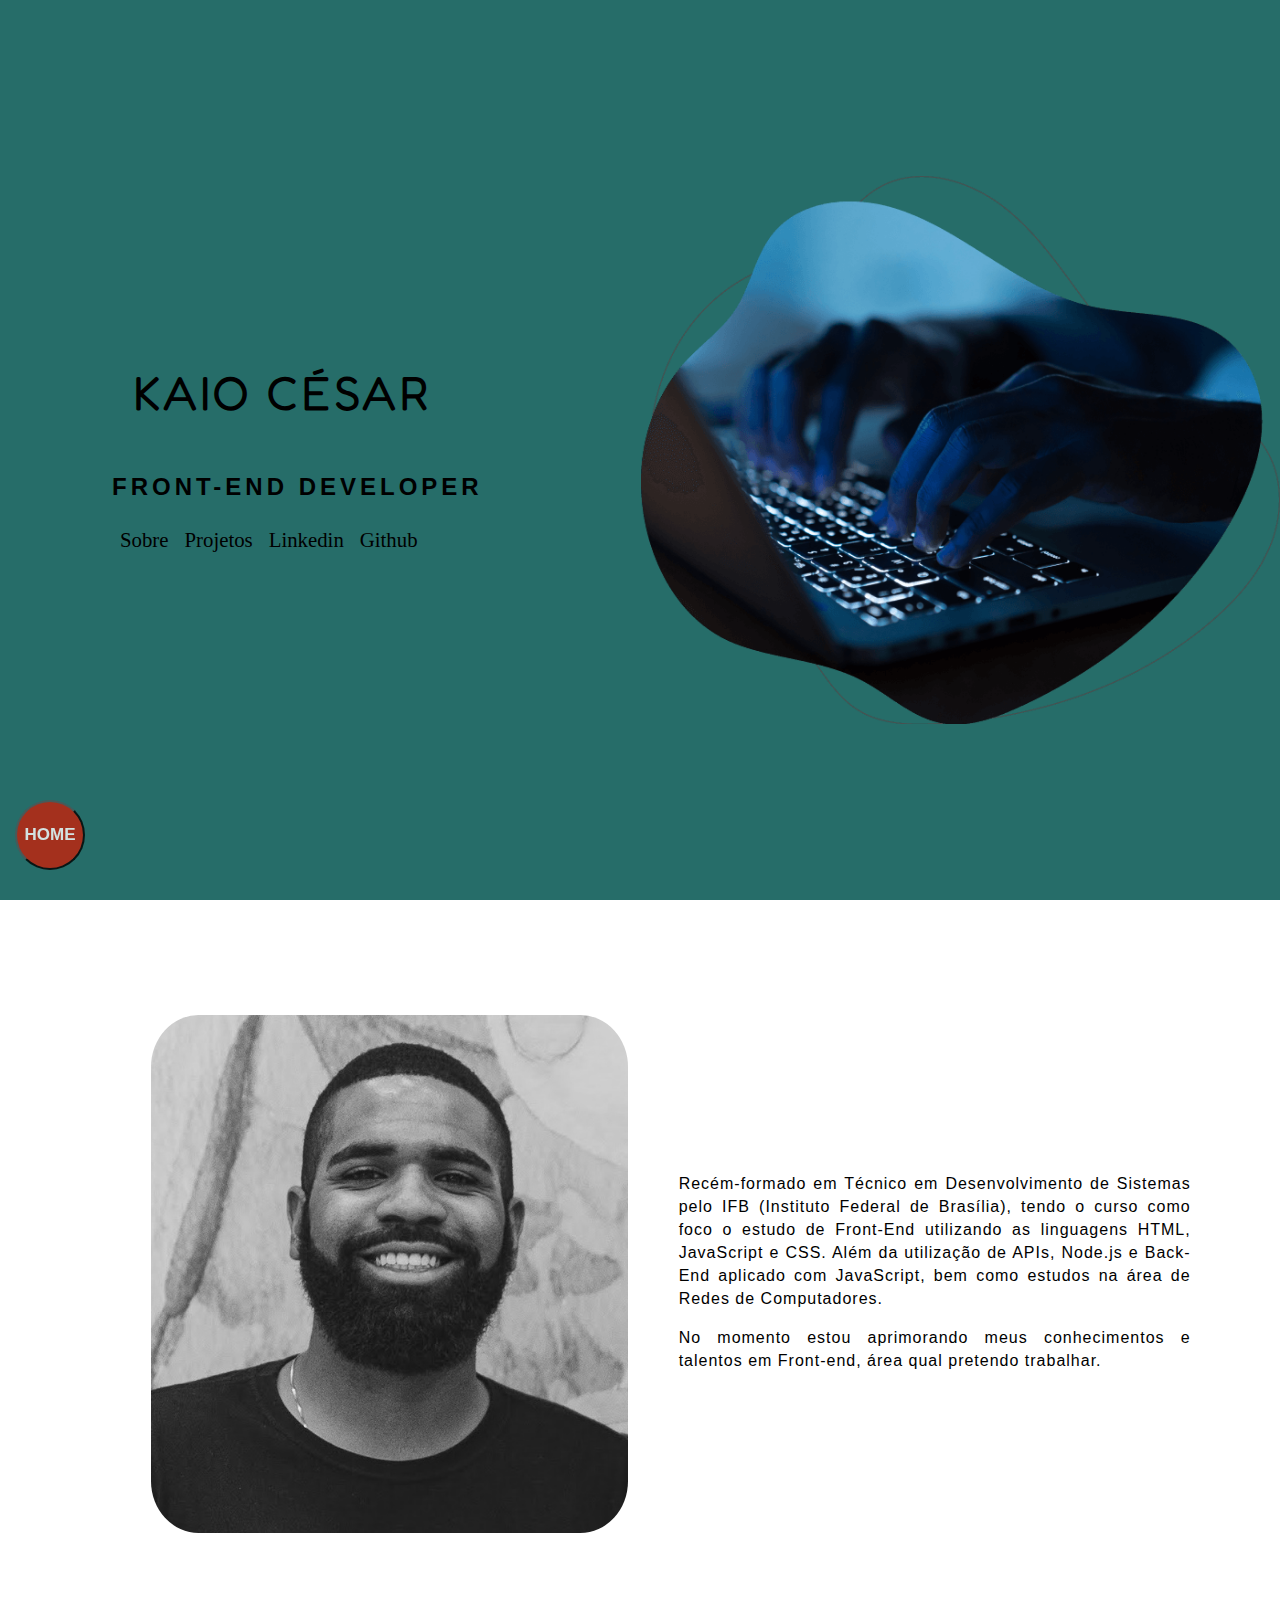
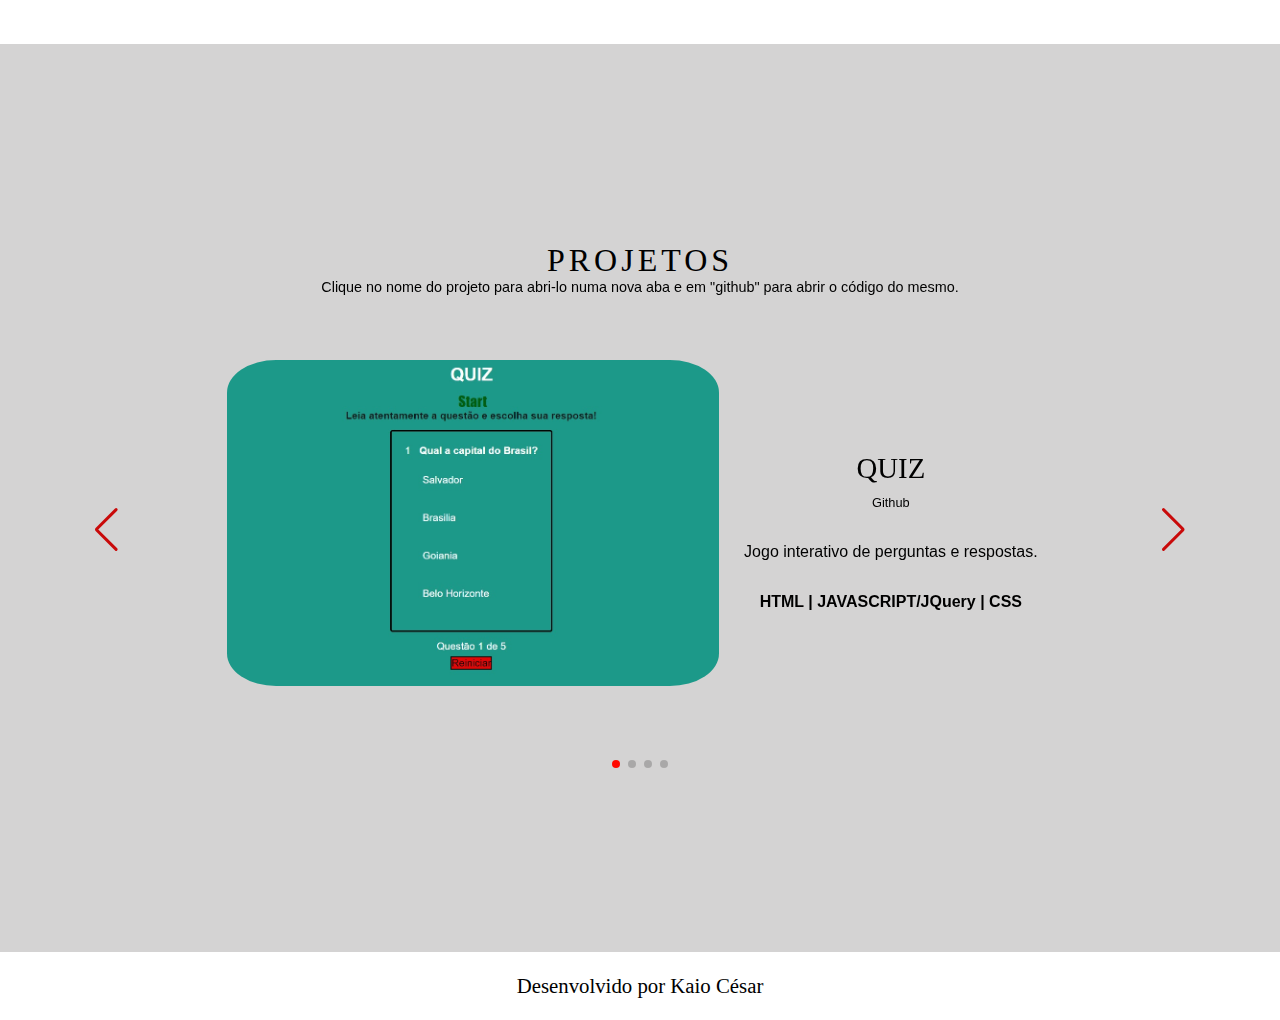
==== front.html @ 40cff0f4 "atualização portfolio" ====
<!DOCTYPE html>
<html lang="en">
<head>
    <meta charset="UTF-8">
    <link rel="stylesheet" href="https://unpkg.com/swiper/swiper-bundle.min.css"/>
    <link rel="stylesheet" href="style.css">
    <title>PORTFÓLIO | Front-end</title>
</head>
<body>
  <!-- HEADER -->
    <header class="header-container">
                <h1>Kaio César</h1>
        <h2>Front-end Developer</h2>

        <div class="social-media">
            <a href="#pag-sobre"> Sobre </a>
            <a href="#pag-projeto"> Projetos </a>
            <a href="https://www.linkedin.com/in/kaiocesarnp" target="_blank">Linkedin</a>
            <a href="https://github.com/kaiocesarnp" target="_blank">Github</a>
        </div>
    </header>

    
<!-- CARDS -->
    <main class="container">
        <div class="card-container" id="pag-sobre">
            <div class="card">
                <div class="card-wrapper">
                  <div class="card-img">
                    <img src="./img/eu.jpg" alt="eu">
                  </div>
                    <h2></h2>
                </div>
            </div>
            <div class="card-text">
             <p>Recém-formado em Técnico em Desenvolvimento de Sistemas pelo IFB 
              (Instituto Federal de Brasília), tendo o curso como foco o estudo de Front-End 
              utilizando as linguagens HTML, JavaScript e CSS. Além da utilização de APIs, Node.js e 
              Back-End aplicado com JavaScript, bem como estudos na área de Redes de Computadores.</p>
             <p>No momento estou aprimorando meus conhecimentos e talentos em Front-end, área qual pretendo trabalhar.</p>              
            </div>
        </div>
    </main>


<!-- PROJECTS -->    
        <section class="projects" id="pag-projeto">
          <h2> Projetos</h2>
           

            <div class="swiper mySwiper">
              <h5>Clique no nome do projeto para abri-lo numa nova aba
                e em "github" para abrir o código do mesmo.</h5>
              <div class="swiper-wrapper">

                <div class="swiper-slide">
                  <div class="project-img">
                    <img src="./img/quiz.jpg" alt="Foto do quiz">
                  </div>
                  <div class="project-info">
                    <a href="https://kaiocesarnp.github.io/quizkaio" target="_blank"><h3>QUIZ</h3></a>
                    <a href="https://github.com/kaiocesarnp/quizkaio" target="_blank"><h4>Github</h4></a>
                    <p>Jogo interativo de perguntas e respostas.</p>
                      <p><strong>HTML | JAVASCRIPT/JQuery | CSS</strong></p>
                  </div>
                </div>

                <div class="swiper-slide">
                  <div class="project-img">
                    <img src="./img/champions.jpg" alt="Foto de página de viagens">
                  </div>
                  <div class="project-info">
                    <a href="https://www.linkedin.com/in/kaiocesarnp" target="_blank"><h3>VIAGENS</h3></a>
                    <a href="https://github.com/kaiocesarnp" target="_blank"><h4>Github</h4></a>
                    <p>Página de vendas de passagens para os países campeões da Copa do Mundo de Futebol FIFA.</p> 
                    <p><strong>HTML | JAVASCRIPT | CSS</strong></p>                   
                  </div>
                </div>

                <div class="swiper-slide">
                  <div class="project-img">
                    <img src="./img/agenda.jpg" alt="Foto de agenda">
                  </div>
                  <div class="project-info">
                    <a href="https://kaiocesarnp.github.io/agenda/" target="_blank"><h3>AGENDA</h3></a>
                    <a href="https://github.com/kaiocesarnp/agenda" target="_blank"><h4>Github</h4></a>
                    <p>Agenda de Contatos.</p>
                    <p><strong>HTML | JAVASCRIPT | CSS</strong></p>
                  </div>
                </div>

                <div class="swiper-slide">
                  <div class="project-img">
                    <img src="./img/htmlcssjavascript.jpg" alt="Foto de exercícios">
                  </div>
                  <div class="project-info">
                    <a href="https://github.com/kaiocesarnp/exercicios" target="_blank"><h3>EXERCÍCIOS</h3></a>
                    <a href="https://github.com/kaiocesarnp/exercicios" target="_blank"><h4>Github</h4></a>
                    <p>Lista com alguns exercícios feitos durante o curso incluindo JQuery e Ajax.</p>
                    <p><strong>HTML | JAVASCRIPT | CSS</strong></p>
                  </div>
                </div>

              </div>
            
            <div class="swiper-button-next"></div>
            <div class="swiper-button-prev"></div>
            <div class="swiper-pagination"></div>
            <div class="swiper-pagination"></div>
          </div>
        </section>


<!-- FOOTER -->
<footer class="footer">
  <p>Desenvolvido por <a href="https://www.instagram.com/kaiozcesar" target="_blank">Kaio César </a></p> 
</footer>
    

<button id="back-to-top">HOME</button>

<script src="https://unpkg.com/swiper/swiper-bundle.min.js"></script>
<script src="jscript.js"></script>

</body>
</html>
---- style.css ----
@import url('https://fonts.googleapis.com/css2?family=DynaPuff&display=swap');
@import url('https://fonts.googleapis.com/css2?family=Fredoka+One&display=swap');

body{
    margin: 0;
    padding: 0;
    font-family: 'Poppins', sans-serif;
    color: #000000;
}

/*HEADER*/

header{
    height: 100vh;
    width: 100%;
    background-color: rgb(38, 109, 105);
    background-image: url('./img/desenvolvedor.png');
    background-repeat: no-repeat;
    background-position: right;
    background-size: 50%;
    display: flex;
    flex-direction: column;
    justify-content: center;
    align-items: flex-start;
    box-sizing: border-box;
    padding: 0 112px;
    position: relative;
}

h1{
    font: 3rem 'Fredoka One', cursive;
    text-transform: uppercase;
    letter-spacing: 3px;
    margin-left: 2%;
}

h2{
    text-transform: uppercase;
    letter-spacing: 4px;
}

.social-media{
    margin-top: 3rem;
    display: flex;
}

.social-media a{
    text-decoration: none;
    color: #000000;
    padding: 0.4rem 0.5rem;
    margin-top: -15%;
}

.social-media a:hover{
    background-color: rgb(217, 255, 0);
    border-radius: 50%;
}

a{
	font: 1.3rem 'Adamina', serif;
	text-decoration: none;
}

/* MENU */

.menu{
    position:relative;
    top: -450px;
    left: 990px;
    background-color:transparent;
    height: 4px;
    width: 10px;
    border-radius: 50%;
    box-shadow: 50px 50px 50px 50px #000000;
    z-index: -1;
    transition: 400ms ease-in-out 0s;
}

.menu-itens{
    position: fixed;
    top: 0;
    left: 0;
    width: 97%;
    height: 60vh;
    display: flex;
    justify-content: right;
    align-items: center;
    z-index: 2;
    opacity: 0;
    visibility: hidden;
    transition: 400ms ease-in-out 0s;
}

.menu-itens ul{
    list-style-type: none;
}

.menu-itens ul li a{
    margin: 10px 0;
    color: #000000;
    text-decoration: none;
    text-transform: uppercase;
    letter-spacing: 4px;
    font: 2rem 'Adamina', serif;
}

/* CARDS */

 .container{
    height: auto;
    width: 100%;
    display: flex;
    flex-direction: column;
    justify-content: space-evenly;
    margin: 3rem 0;
 }

 .card-container{
    display: flex;
    justify-content: space-evenly;
    align-items: center;
    width: 90;
 }

 .card{
    width: 600px;
    height: 600px;
    margin: 3rem 0 0 0;
    display: flex;
    align-items: center;
    justify-content: center;
    filter: grayscale(1.5);
    cursor:auto;
    transition: 0.5s ease-in-out;
 }

.card-img img {
  border-radius: 10%;
  width: 80%;
}

.card-text{
    width: 40%;
    letter-spacing: 1px;
    color: rgb(109, 109, 109);
    color: #000000;
    text-align: justify;
    line-height: 23px;
    margin-left: -100px;
}

.card-wrapper{
    text-align: center;
    display: flex;
    flex-direction: column;
    justify-content: center;
    align-items: center;
    position: relative;
}

.card:hover{
    filter: unset;
}

/* PROJECTS */

.projects {
    width: 100px;
    height: calc(100vh + 8px);
    width: 100%;
    display: flex;
    align-items: center;
    flex-wrap: wrap;
    align-content: center;
    justify-content: center;
    background-color: #d4d3d3;
  }
  
  .project-img {
    width: 45%;
  }
  
  .project-img img {
    border-radius: 10%;
    object-fit: cover;
    width: 98%;
  }
  
  .project-info {
    width: 30%;
    display: flex;
    flex-direction: column;
    text-align: start;
    align-items: center;
  }

  .project-info a{
    color: #000000;
  }

  .project-info a :hover{
    color: #b0b304;
    cursor: pointer;
  }
  
  .swiper {
    width: 87vw;
    height: 500px;
  }
  
  .swiper-slide {
    text-align: center;
    display: flex;
    justify-content: center;
    align-items: center;
  }
  
  .swiper-button-next, 
  .swiper-button-prev {
    color: #c90a0a;
  }
  
  .swiper-pagination-bullet-active {
    background-color: #ff0800 ;
  }
  
  .projects h2{
    font: 2rem 'Adamina', serif;
    margin-bottom: 1px;
  }

  .projects h3{
    font: 1.8rem 'Adamina', serif;
  }

  .projects h4{
    font: 0.8rem 'Poppins', sans-serif;
    margin-top: -50%;
  }

  .projects p{
    font: 1.2rem;
    text-align: center;
  }

  h5{
    font: 0.9rem 'Poppins', sans-serif;
    text-align: center;
    margin-top: -1px;
    margin-bottom: -20px;
  }

/* FOOTER */

footer{
	background-color: rgb(255, 255, 255);
	padding: 1px;
}

footer p{
  font: 1.3rem 'Alatsi', serif;
	color: bold;
	text-align: justify;
	text-align: center;
	color: rgb(0, 0, 0);
}

footer a{
	color: rgb(0, 0, 0);
}

footer a:hover{
	color: #c0ce03ec;
}


/* BOTÃO PARA VOLTAR PARA O TOPO */

#back-to-top {
    width: 70px;
    height: 70px;
    background-color: #c5210b;
    bottom: 30px;
    left: 15px;
    color: rgb(255, 255, 255);
    cursor: pointer;
    font-size: 17px;
    font-weight: bold;
    text-transform: uppercase;
    position: fixed;
    border: 1;
    border-radius: 60px;
    opacity: .8;
}
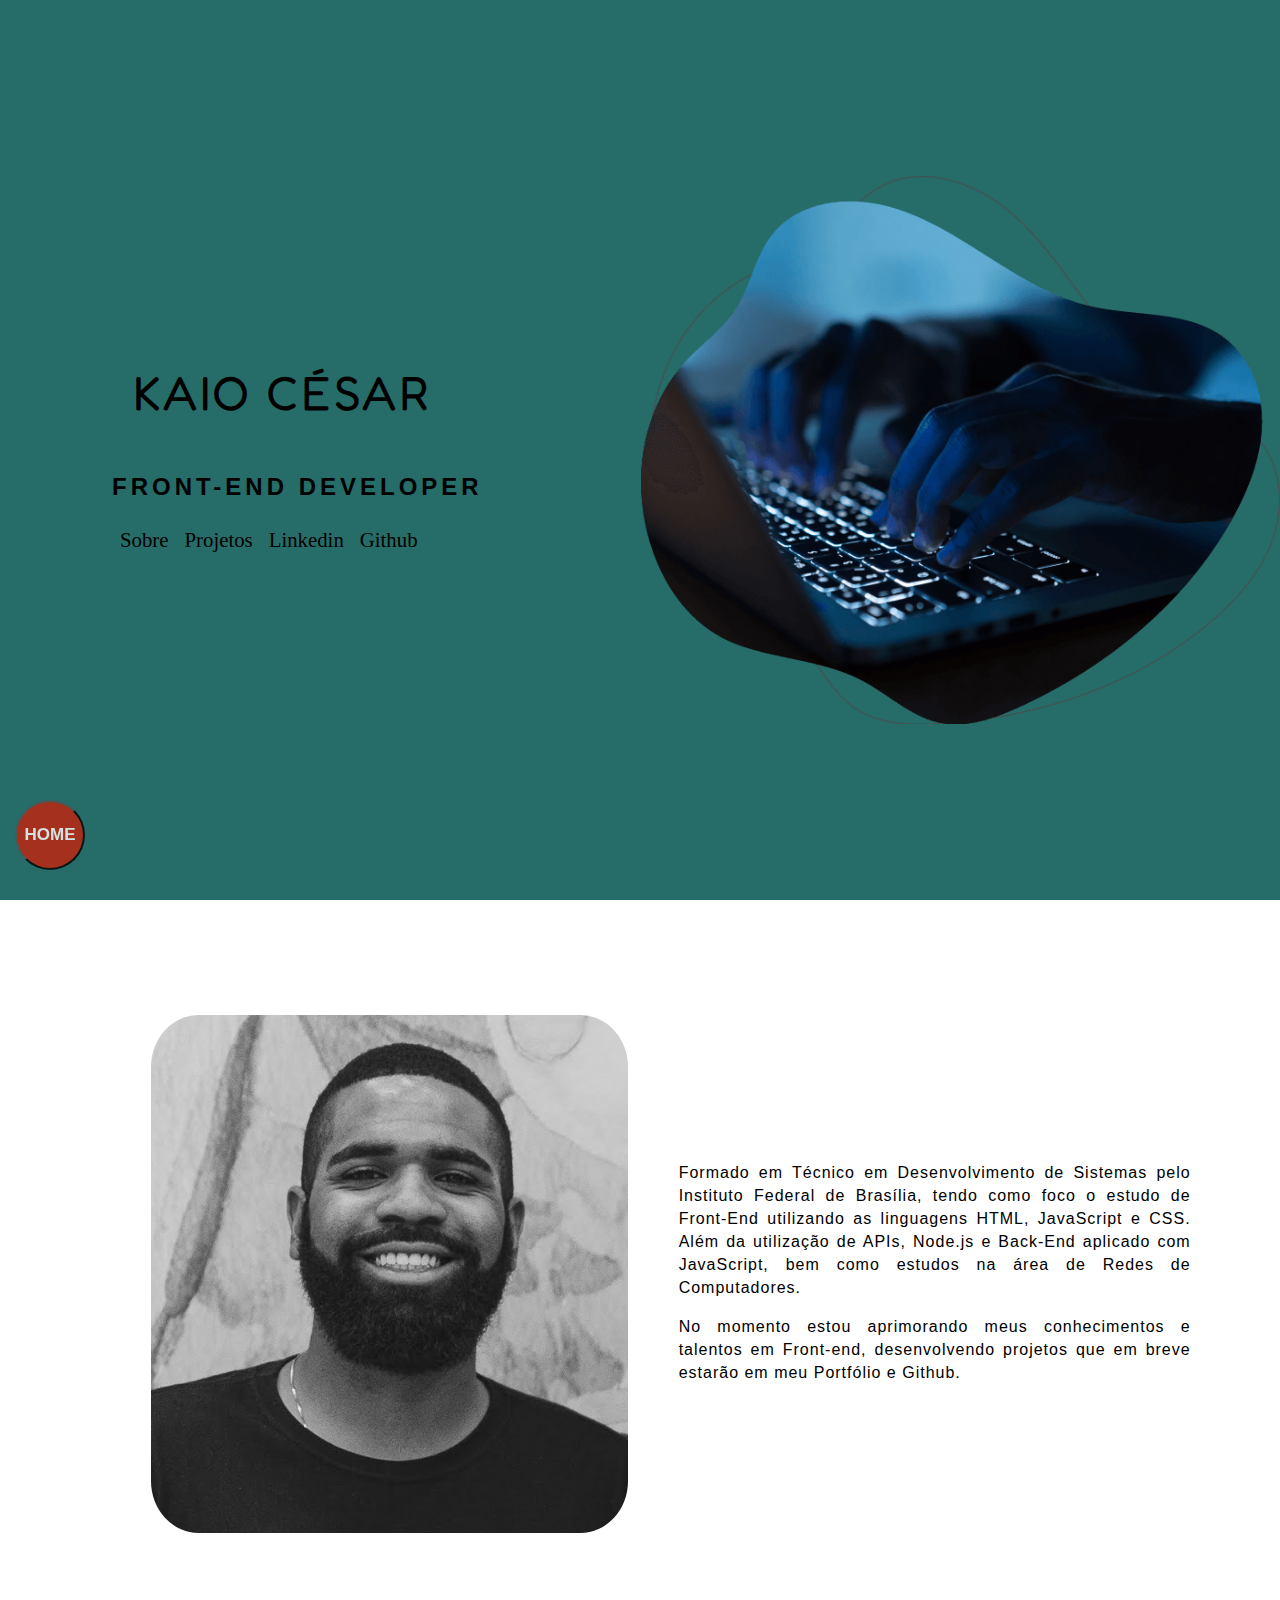
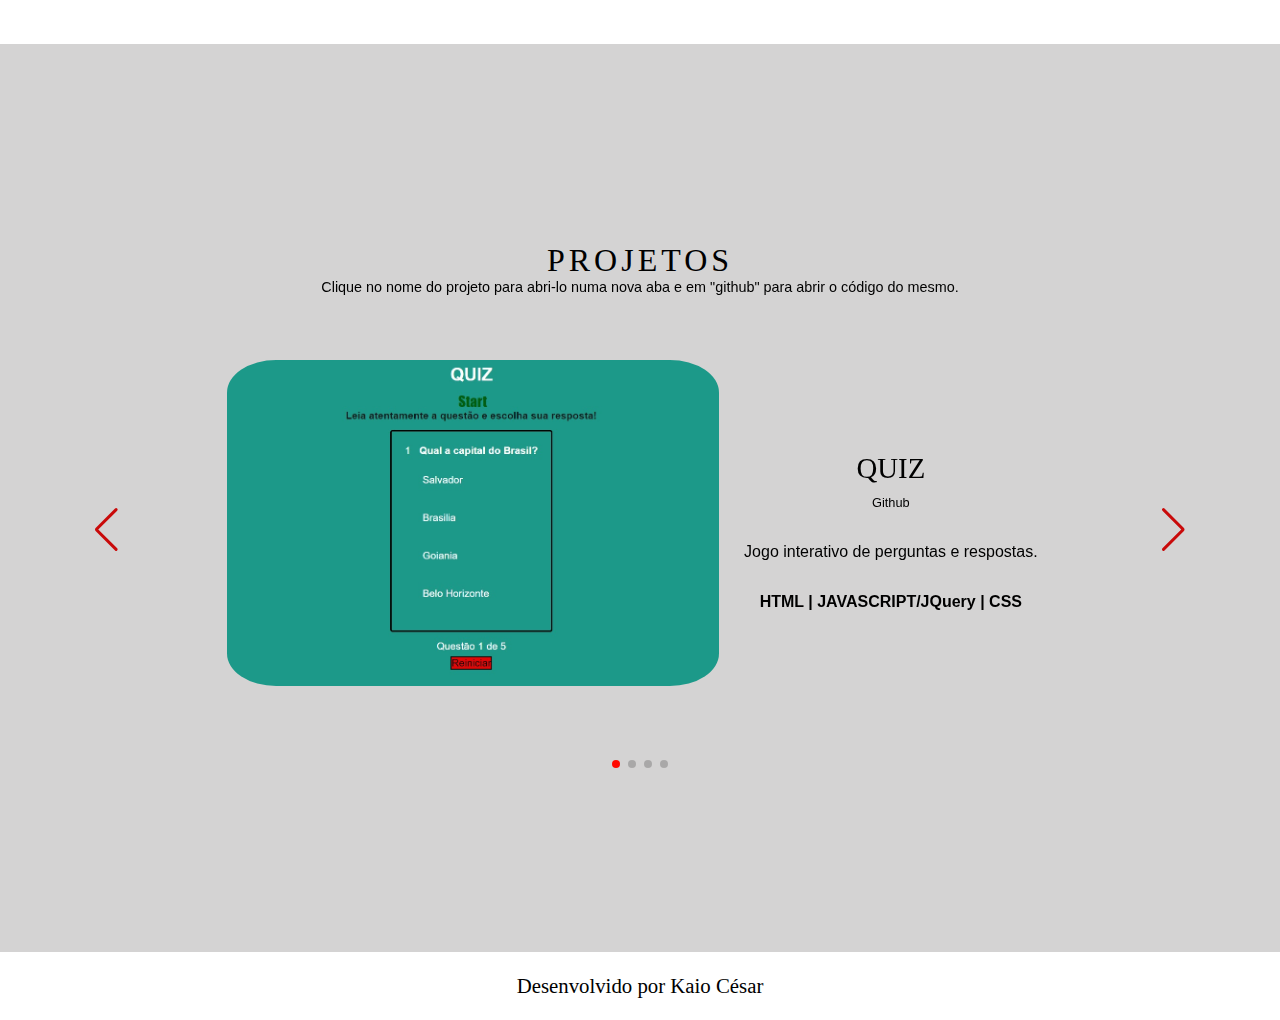
==== commit 4d9a4243: "atualização portfolio" ====
--- a/front.html
+++ b/front.html
@@ -33,11 +33,11 @@
                 </div>
             </div>
             <div class="card-text">
-             <p>Recém-formado em Técnico em Desenvolvimento de Sistemas pelo IFB 
-              (Instituto Federal de Brasília), tendo o curso como foco o estudo de Front-End 
-              utilizando as linguagens HTML, JavaScript e CSS. Além da utilização de APIs, Node.js e 
-              Back-End aplicado com JavaScript, bem como estudos na área de Redes de Computadores.</p>
-             <p>No momento estou aprimorando meus conhecimentos e talentos em Front-end, área qual pretendo trabalhar.</p>              
+            <p>Formado em Técnico em Desenvolvimento de Sistemas pelo Instituto Federal de Brasília, tendo como 
+              foco o estudo de Front-End utilizando as linguagens HTML, JavaScript e CSS. Além da utilização de APIs,
+              Node.js e Back-End aplicado com JavaScript, bem como estudos na área de Redes de Computadores.</p>
+            <p>No momento estou aprimorando meus conhecimentos e talentos em Front-end, desenvolvendo projetos 
+              que em breve estarão em meu Portfólio e Github.</p>        
             </div>
         </div>
     </main>
@@ -67,6 +67,18 @@
 
                 <div class="swiper-slide">
                   <div class="project-img">
+                    <img src="./img/agenda.jpg" alt="Foto de agenda">
+                  </div>
+                  <div class="project-info">
+                    <a href="https://kaiocesarnp.github.io/agenda/" target="_blank"><h3>AGENDA</h3></a>
+                    <a href="https://github.com/kaiocesarnp/agenda" target="_blank"><h4>Github</h4></a>
+                    <p>Agenda de Contatos.</p>
+                    <p><strong>HTML | JAVASCRIPT | CSS</strong></p>
+                  </div>
+                </div>
+
+                <div class="swiper-slide">
+                  <div class="project-img">
                     <img src="./img/champions.jpg" alt="Foto de página de viagens">
                   </div>
                   <div class="project-info">
@@ -74,18 +86,6 @@
                     <a href="https://github.com/kaiocesarnp" target="_blank"><h4>Github</h4></a>
                     <p>Página de vendas de passagens para os países campeões da Copa do Mundo de Futebol FIFA.</p> 
                     <p><strong>HTML | JAVASCRIPT | CSS</strong></p>                   
-                  </div>
-                </div>
-
-                <div class="swiper-slide">
-                  <div class="project-img">
-                    <img src="./img/agenda.jpg" alt="Foto de agenda">
-                  </div>
-                  <div class="project-info">
-                    <a href="https://kaiocesarnp.github.io/agenda/" target="_blank"><h3>AGENDA</h3></a>
-                    <a href="https://github.com/kaiocesarnp/agenda" target="_blank"><h4>Github</h4></a>
-                    <p>Agenda de Contatos.</p>
-                    <p><strong>HTML | JAVASCRIPT | CSS</strong></p>
                   </div>
                 </div>
 
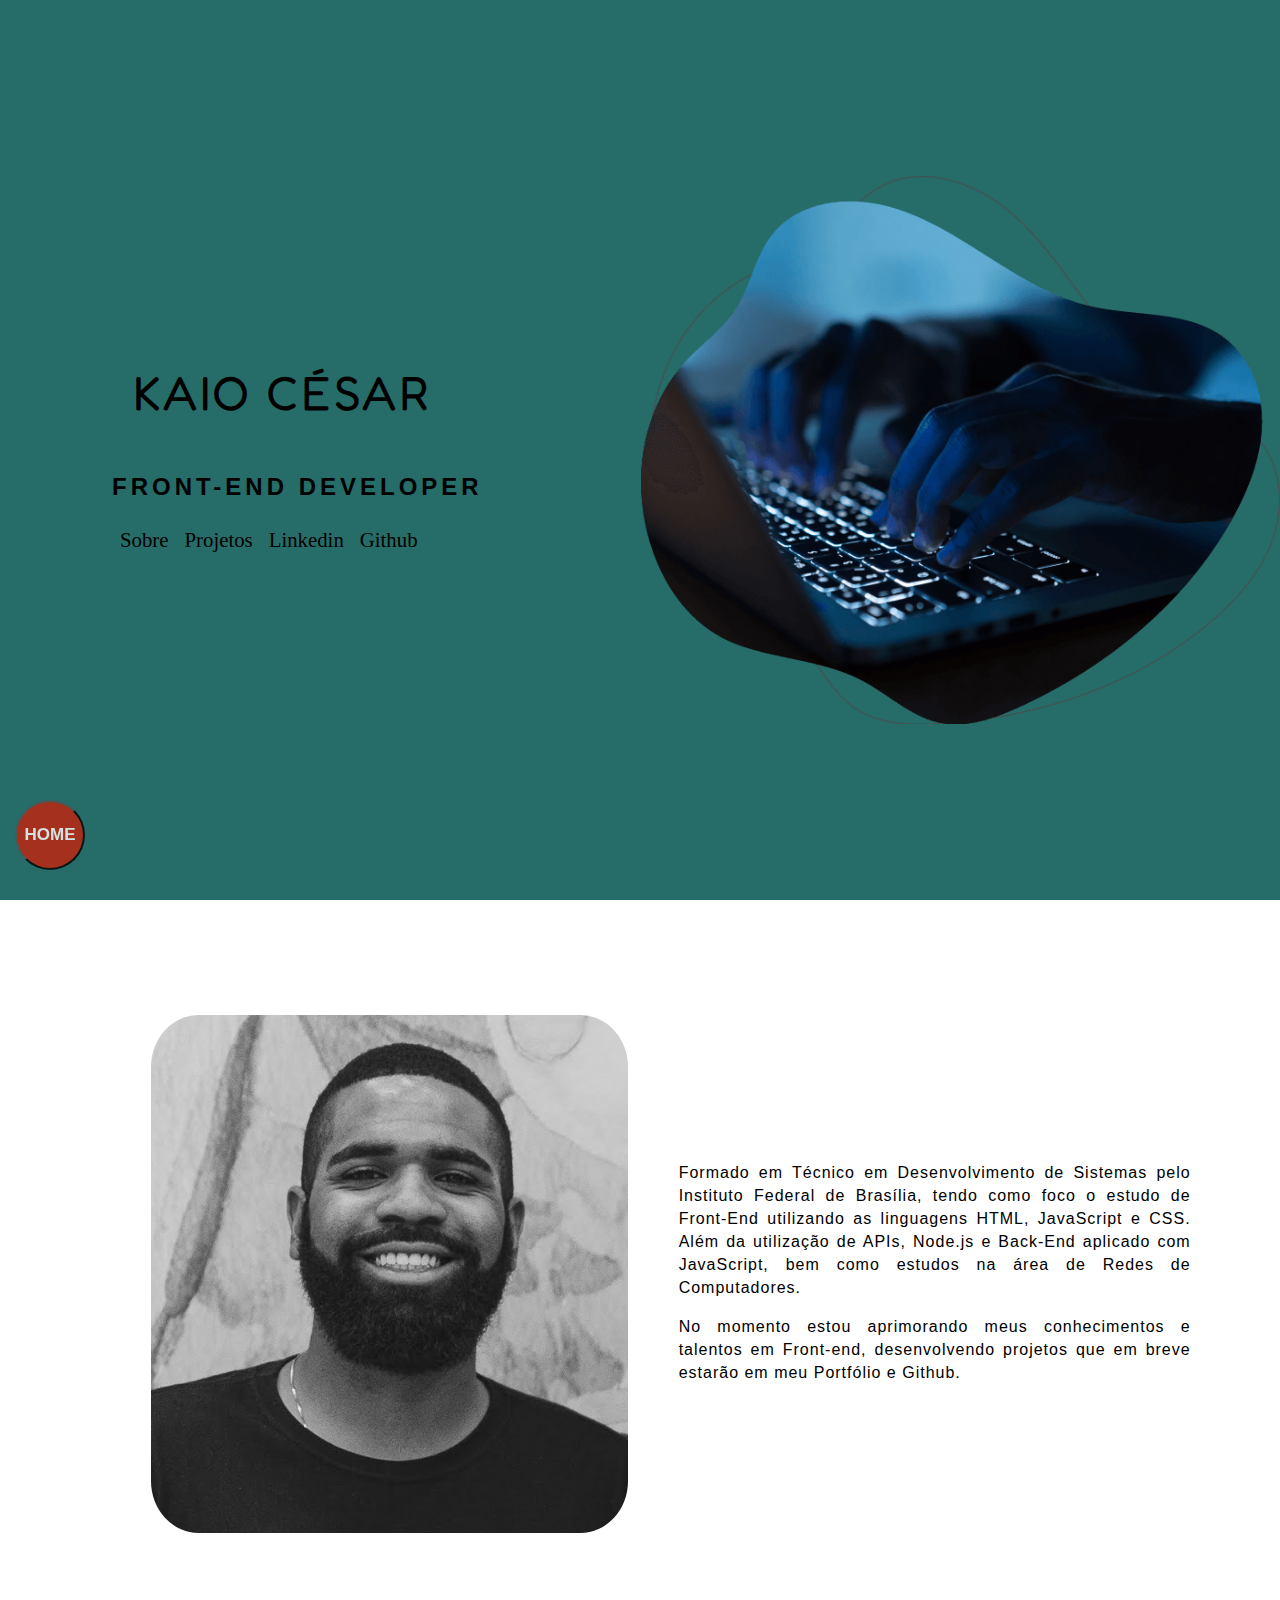
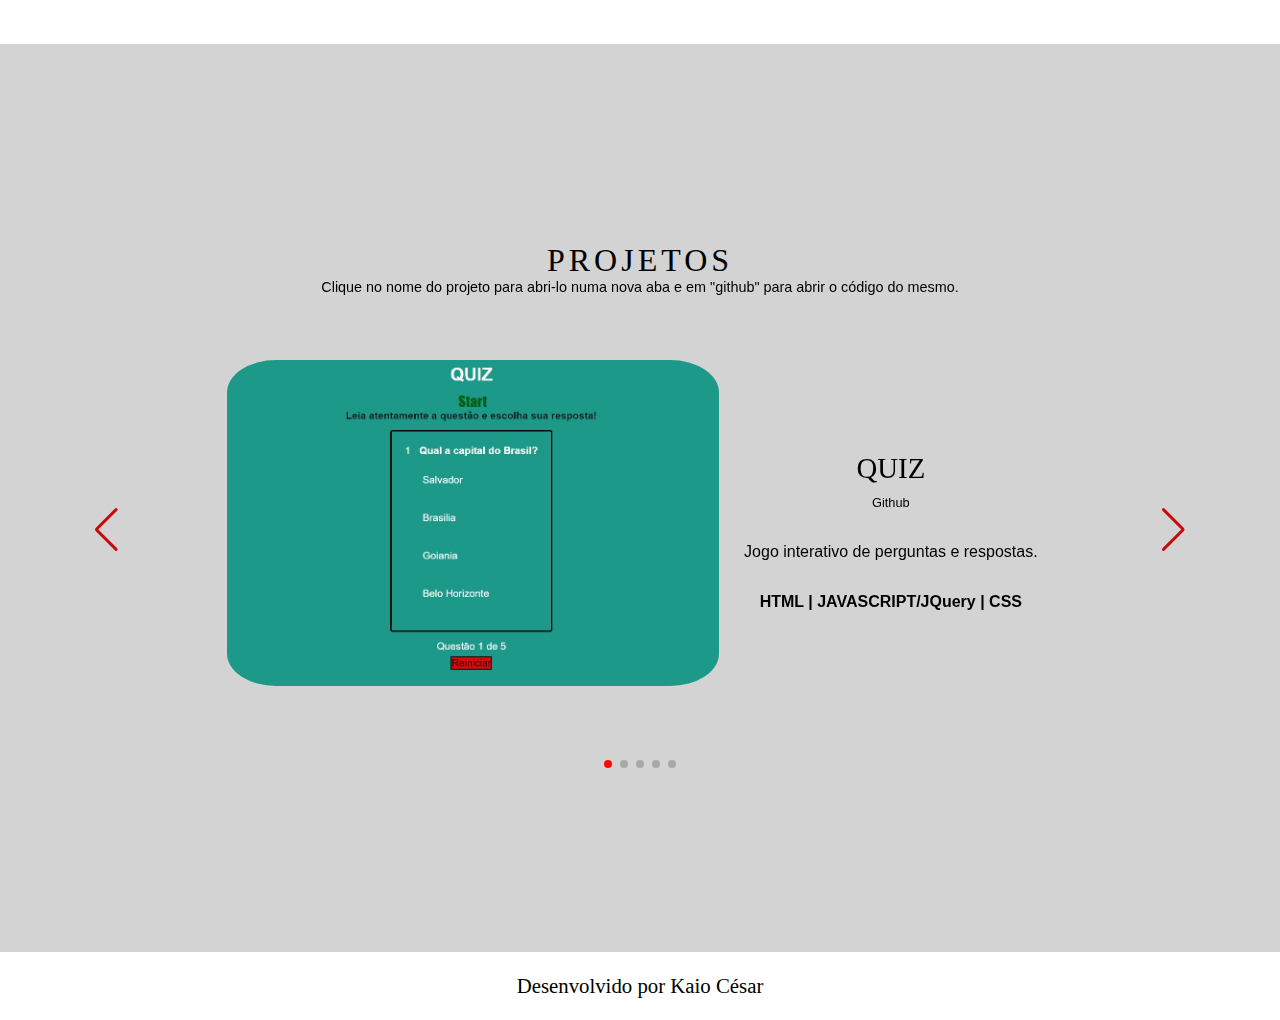
==== commit 3c364514: "atualização portfolio" ====
--- a/front.html
+++ b/front.html
@@ -67,6 +67,18 @@
 
                 <div class="swiper-slide">
                   <div class="project-img">
+                    <img src="./img/gerador.jpg" alt="Foto de gerador">
+                  </div>
+                  <div class="project-info">
+                    <a href="https://github.com/kaiocesarnp/geradordesenha/" target="_blank"><h3>GERADOR DE SENHA</h3></a>
+                    <a href="https://github.com/kaiocesarnp/geradordesenha" target="_blank"><h4>Github</h4></a>
+                    <p>Gerador de senhas automático.</p>
+                    <p><strong>HTML | JAVASCRIPT | CSS</strong></p>
+                  </div>
+                </div>
+
+                <div class="swiper-slide">
+                  <div class="project-img">
                     <img src="./img/agenda.jpg" alt="Foto de agenda">
                   </div>
                   <div class="project-info">
@@ -96,7 +108,7 @@
                   <div class="project-info">
                     <a href="https://github.com/kaiocesarnp/exercicios" target="_blank"><h3>EXERCÍCIOS</h3></a>
                     <a href="https://github.com/kaiocesarnp/exercicios" target="_blank"><h4>Github</h4></a>
-                    <p>Lista com alguns exercícios feitos durante o curso incluindo JQuery e Ajax.</p>
+                    <p>Lista com exercícios incluindo JQuery e Ajax.</p>
                     <p><strong>HTML | JAVASCRIPT | CSS</strong></p>
                   </div>
                 </div>
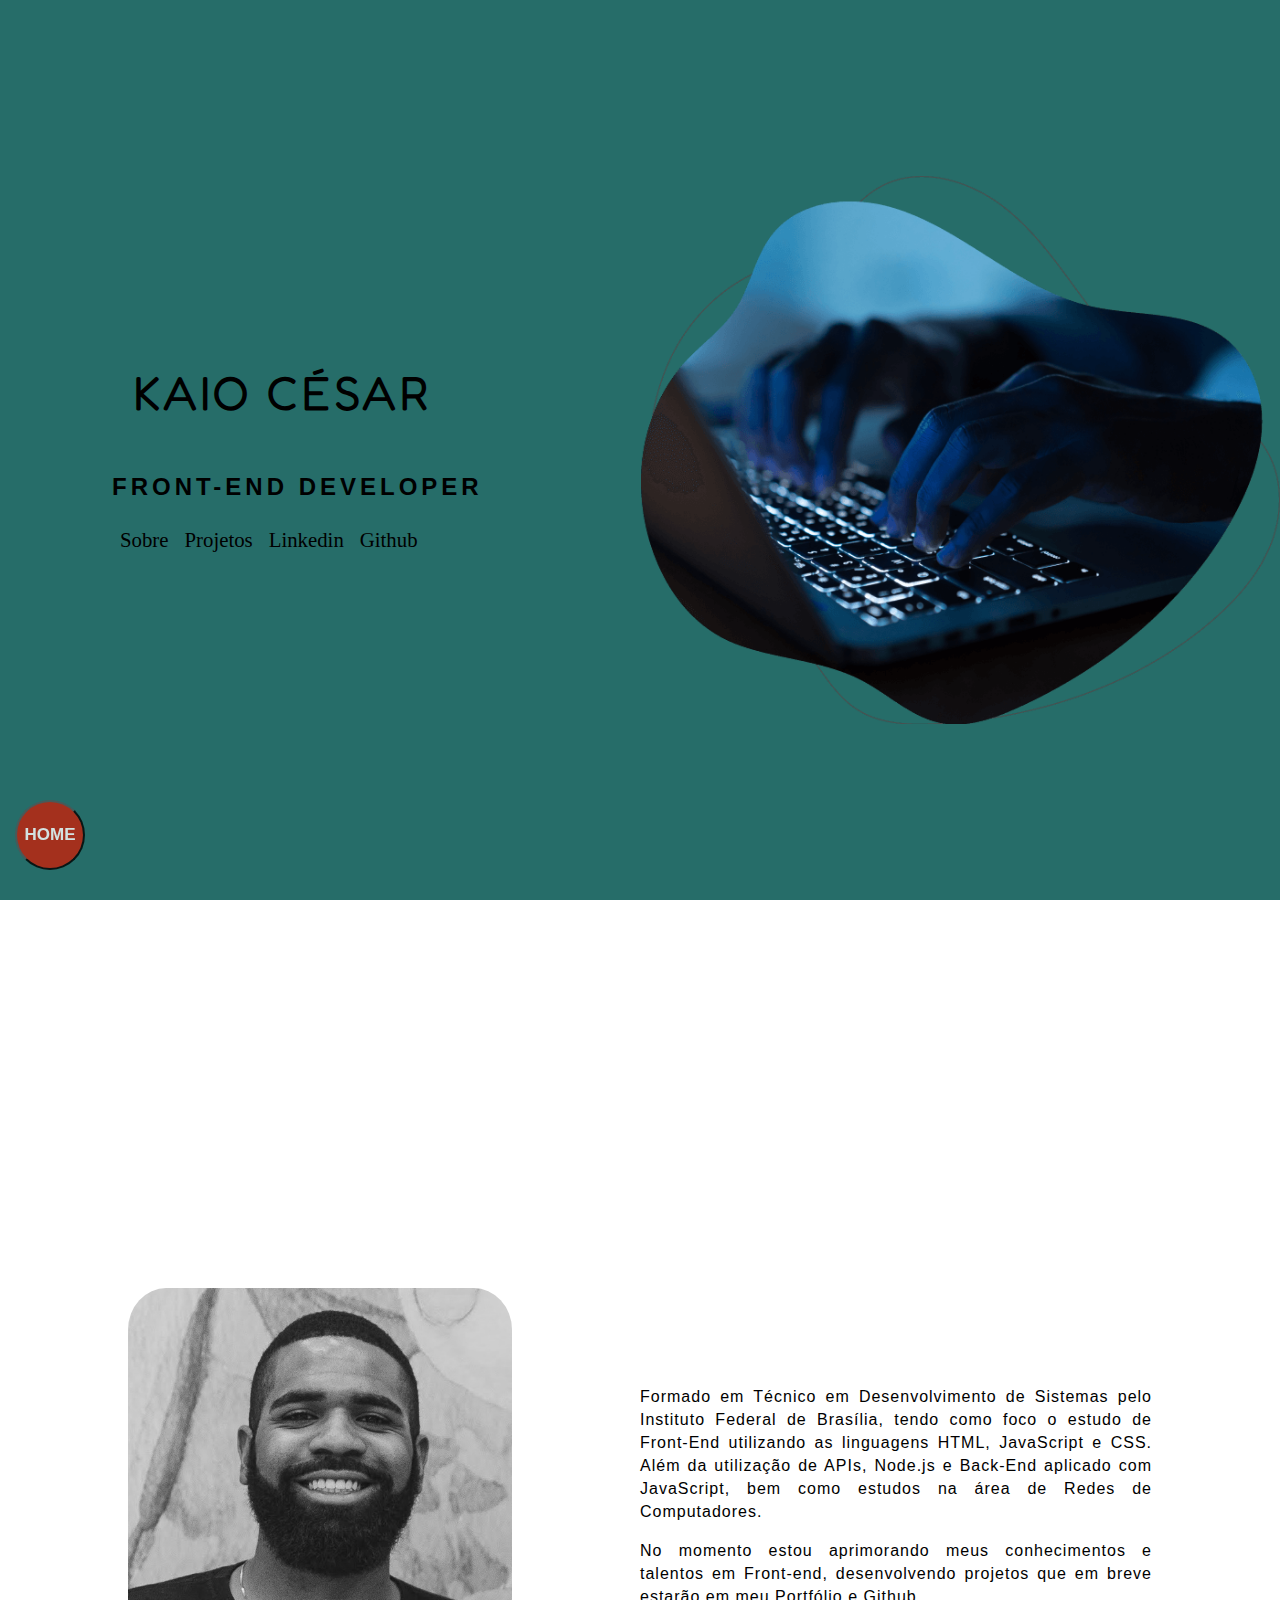
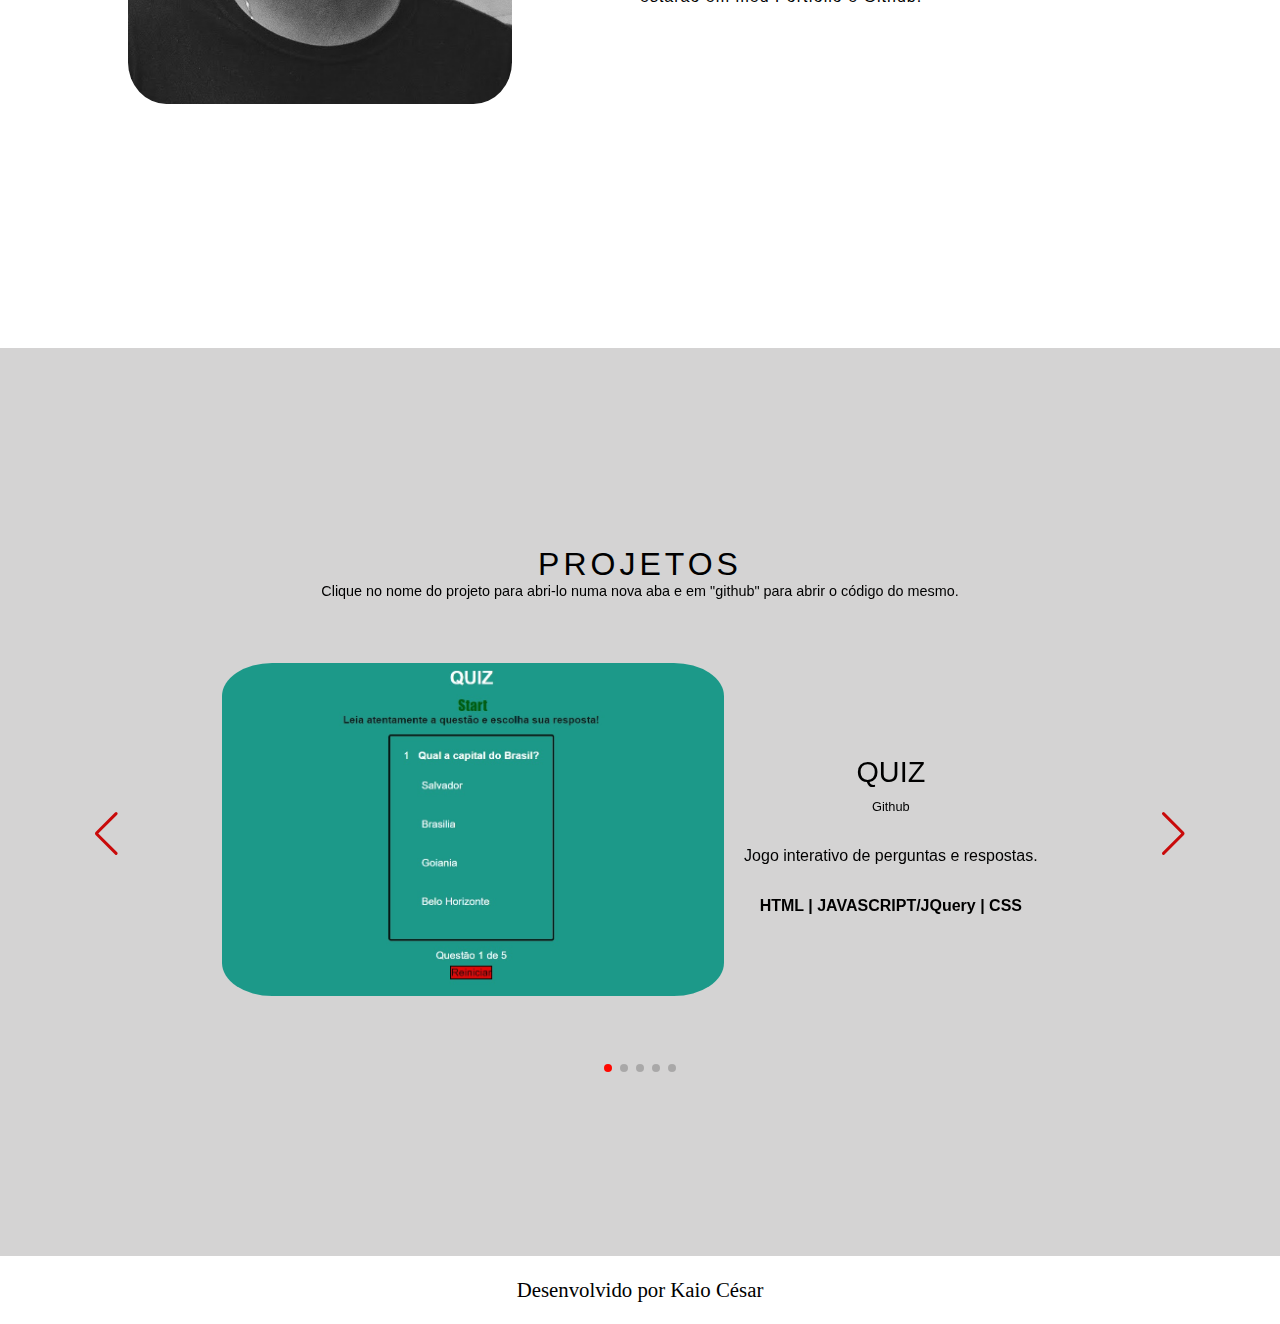
==== commit bfe7513b: "atualização portfolio" ====
--- a/front.html
+++ b/front.html
@@ -3,13 +3,14 @@
 <head>
     <meta charset="UTF-8">
     <link rel="stylesheet" href="https://unpkg.com/swiper/swiper-bundle.min.css"/>
+    <script src="https://unpkg.com/swiper/swiper-bundle.min.js"></script>
     <link rel="stylesheet" href="style.css">
     <title>PORTFÓLIO | Front-end</title>
 </head>
 <body>
   <!-- HEADER -->
     <header class="header-container">
-                <h1>Kaio César</h1>
+        <h1>Kaio César</h1>
         <h2>Front-end Developer</h2>
 
         <div class="social-media">
@@ -21,96 +22,79 @@
     </header>
 
     
-<!-- CARDS -->
+<!-- CARDS-->  
     <main class="container">
         <div class="card-container" id="pag-sobre">
-            <div class="card">
-                <div class="card-wrapper">
-                  <div class="card-img">
-                    <img src="./img/eu.jpg" alt="eu">
-                  </div>
-                    <h2></h2>
+              <img class="img-card" src="./img/eu.jpg" alt="eu">
+                <div class="card-text">
+                  <p>Formado em Técnico em Desenvolvimento de Sistemas pelo Instituto Federal de Brasília, tendo como 
+                    foco o estudo de Front-End utilizando as linguagens HTML, JavaScript e CSS. Além da utilização de APIs,
+                    Node.js e Back-End aplicado com JavaScript, bem como estudos na área de Redes de Computadores.</p>
+                  <p>No momento estou aprimorando meus conhecimentos e talentos em Front-end, desenvolvendo projetos 
+                    que em breve estarão em meu Portfólio e Github.</p>        
                 </div>
-            </div>
-            <div class="card-text">
-            <p>Formado em Técnico em Desenvolvimento de Sistemas pelo Instituto Federal de Brasília, tendo como 
-              foco o estudo de Front-End utilizando as linguagens HTML, JavaScript e CSS. Além da utilização de APIs,
-              Node.js e Back-End aplicado com JavaScript, bem como estudos na área de Redes de Computadores.</p>
-            <p>No momento estou aprimorando meus conhecimentos e talentos em Front-end, desenvolvendo projetos 
-              que em breve estarão em meu Portfólio e Github.</p>        
-            </div>
         </div>
     </main>
 
 
 <!-- PROJECTS -->    
         <section class="projects" id="pag-projeto">
-          <h2> Projetos</h2>
-           
+          <h2>Projetos</h2>
 
             <div class="swiper mySwiper">
-              <h5>Clique no nome do projeto para abri-lo numa nova aba
-                e em "github" para abrir o código do mesmo.</h5>
+              <h5>Clique no nome do projeto para abri-lo numa nova aba e 
+                    em "github" para abrir o código do mesmo.</h5>
+
               <div class="swiper-wrapper">
 
                 <div class="swiper-slide">
-                  <div class="project-img">
-                    <img src="./img/quiz.jpg" alt="Foto do quiz">
-                  </div>
-                  <div class="project-info">
-                    <a href="https://kaiocesarnp.github.io/quizkaio" target="_blank"><h3>QUIZ</h3></a>
-                    <a href="https://github.com/kaiocesarnp/quizkaio" target="_blank"><h4>Github</h4></a>
-                    <p>Jogo interativo de perguntas e respostas.</p>
-                      <p><strong>HTML | JAVASCRIPT/JQuery | CSS</strong></p>
-                  </div>
+                  <img class="project-img" src="./img/quiz.jpg" alt="Foto do quiz">
+                    <div class="project-info">
+                      <a href="https://kaiocesarnp.github.io/quizkaio" target="blank"><h3>QUIZ</h3></a>
+                      <a href="https://github.com/kaiocesarnp/quizkaio" target="_blank"><h4>Github</h4></a>
+                        <p>Jogo interativo de perguntas e respostas.</p>
+                        <p><strong>HTML | JAVASCRIPT/JQuery | CSS</strong></p>
+                    </div>
                 </div>
 
                 <div class="swiper-slide">
-                  <div class="project-img">
-                    <img src="./img/gerador.jpg" alt="Foto de gerador">
-                  </div>
-                  <div class="project-info">
-                    <a href="https://github.com/kaiocesarnp/geradordesenha/" target="_blank"><h3>GERADOR DE SENHA</h3></a>
-                    <a href="https://github.com/kaiocesarnp/geradordesenha" target="_blank"><h4>Github</h4></a>
-                    <p>Gerador de senhas automático.</p>
-                    <p><strong>HTML | JAVASCRIPT | CSS</strong></p>
-                  </div>
+                  <img class="project-img" src="./img/gerador.jpg" alt="Foto de gerador">
+                    <div class="project-info">
+                      <a href="https://github.com/kaiocesarnp/geradordesenha/" target="_blank"><h3>GERADOR DE SENHA</h3></a>
+                      <a href="https://github.com/kaiocesarnp/geradordesenha" target="_blank"><h4>Github</h4></a>
+                        <p>Gerador de senhas automático.</p>
+                        <p><strong>HTML | JAVASCRIPT | CSS</strong></p>
+                    </div>
                 </div>
 
                 <div class="swiper-slide">
-                  <div class="project-img">
-                    <img src="./img/agenda.jpg" alt="Foto de agenda">
-                  </div>
-                  <div class="project-info">
-                    <a href="https://kaiocesarnp.github.io/agenda/" target="_blank"><h3>AGENDA</h3></a>
-                    <a href="https://github.com/kaiocesarnp/agenda" target="_blank"><h4>Github</h4></a>
-                    <p>Agenda de Contatos.</p>
-                    <p><strong>HTML | JAVASCRIPT | CSS</strong></p>
-                  </div>
+                  <img class="project-img" src="./img/agenda.jpg" alt="Foto de agenda">
+                    <div class="project-info">
+                      <a href="https://kaiocesarnp.github.io/agenda/" target="_blank"><h3>AGENDA</h3></a>
+                      <a href="https://github.com/kaiocesarnp/agenda" target="_blank"><h4>Github</h4></a>
+                        <p>Agenda de Contatos.</p>
+                        <p><strong>HTML | JAVASCRIPT | CSS</strong></p>
+                    </div>
                 </div>
 
                 <div class="swiper-slide">
-                  <div class="project-img">
-                    <img src="./img/champions.jpg" alt="Foto de página de viagens">
-                  </div>
-                  <div class="project-info">
-                    <a href="https://www.linkedin.com/in/kaiocesarnp" target="_blank"><h3>VIAGENS</h3></a>
-                    <a href="https://github.com/kaiocesarnp" target="_blank"><h4>Github</h4></a>
-                    <p>Página de vendas de passagens para os países campeões da Copa do Mundo de Futebol FIFA.</p> 
-                    <p><strong>HTML | JAVASCRIPT | CSS</strong></p>                   
-                  </div>
+                  <img class="project-img" src="./img/champions.jpg" alt="Foto de página de viagens">
+                    <div class="project-info">
+                      <a href="https://www.linkedin.com/in/kaiocesarnp" target="_blank"><h3>VIAGENS</h3></a>
+                      <a href="https://github.com/kaiocesarnp" target="_blank"><h4>Github</h4></a>
+                        <p>Página de vendas de passagens para os países campeões da Copa do Mundo de Futebol FIFA.</p> 
+                        <p><strong>HTML | JAVASCRIPT | CSS</strong></p>                   
+                    </div>
                 </div>
 
                 <div class="swiper-slide">
-                  <div class="project-img">
-                    <img src="./img/htmlcssjavascript.jpg" alt="Foto de exercícios">
-                  </div>
-                  <div class="project-info">
-                    <a href="https://github.com/kaiocesarnp/exercicios" target="_blank"><h3>EXERCÍCIOS</h3></a>
-                    <a href="https://github.com/kaiocesarnp/exercicios" target="_blank"><h4>Github</h4></a>
-                    <p>Lista com exercícios incluindo JQuery e Ajax.</p>
-                    <p><strong>HTML | JAVASCRIPT | CSS</strong></p>
-                  </div>
+                  <img class="project-img" src="./img/htmlcssjavascript.jpg" alt="Foto de exercícios">
+                    <div class="project-info">
+                      <a href="https://github.com/kaiocesarnp/exercicios" target="_blank"><h3>EXERCÍCIOS</h3></a>
+                      <a href="https://github.com/kaiocesarnp/exercicios" target="_blank"><h4>Github</h4></a>
+                        <p>Lista com exercícios incluindo JQuery e Ajax.</p>
+                        <p><strong>HTML | JAVASCRIPT | CSS</strong></p>
+                    </div>
                 </div>
 
               </div>
@@ -124,14 +108,14 @@
 
 
 <!-- FOOTER -->
-<footer class="footer">
+<footer>
   <p>Desenvolvido por <a href="https://www.instagram.com/kaiozcesar" target="_blank">Kaio César </a></p> 
 </footer>
     
 
 <button id="back-to-top">HOME</button>
 
-<script src="https://unpkg.com/swiper/swiper-bundle.min.js"></script>
+
 <script src="jscript.js"></script>
 
 </body>
--- a/style.css
+++ b/style.css
@@ -49,6 +49,7 @@
     color: #000000;
     padding: 0.4rem 0.5rem;
     margin-top: -15%;
+    font: 1.3rem 'Adamina', serif;
 }
 
 .social-media a:hover{
@@ -56,87 +57,29 @@
     border-radius: 50%;
 }
 
-a{
-	font: 1.3rem 'Adamina', serif;
-	text-decoration: none;
-}
-
-/* MENU */
-
-.menu{
-    position:relative;
-    top: -450px;
-    left: 990px;
-    background-color:transparent;
-    height: 4px;
-    width: 10px;
-    border-radius: 50%;
-    box-shadow: 50px 50px 50px 50px #000000;
-    z-index: -1;
-    transition: 400ms ease-in-out 0s;
-}
-
-.menu-itens{
-    position: fixed;
-    top: 0;
-    left: 0;
-    width: 97%;
-    height: 60vh;
-    display: flex;
-    justify-content: right;
-    align-items: center;
-    z-index: 2;
-    opacity: 0;
-    visibility: hidden;
-    transition: 400ms ease-in-out 0s;
-}
-
-.menu-itens ul{
-    list-style-type: none;
-}
-
-.menu-itens ul li a{
-    margin: 10px 0;
-    color: #000000;
-    text-decoration: none;
-    text-transform: uppercase;
-    letter-spacing: 4px;
-    font: 2rem 'Adamina', serif;
-}
-
 /* CARDS */
 
  .container{
-    height: auto;
-    width: 100%;
+    height: 120vh;
     display: flex;
     flex-direction: column;
     justify-content: space-evenly;
-    margin: 3rem 0;
+    margin: -1rem 0;
  }
 
  .card-container{
     display: flex;
     justify-content: space-evenly;
     align-items: center;
-    width: 90;
+    /* width: 90; */
  }
 
- .card{
-    width: 600px;
-    height: 600px;
-    margin: 3rem 0 0 0;
-    display: flex;
-    align-items: center;
-    justify-content: center;
+.img-card{
+    border-radius: 10%;
+    width: 30%;
+    margin: 9rem 0 0 0;
     filter: grayscale(1.5);
-    cursor:auto;
     transition: 0.5s ease-in-out;
- }
-
-.card-img img {
-  border-radius: 10%;
-  width: 80%;
 }
 
 .card-text{
@@ -146,19 +89,10 @@
     color: #000000;
     text-align: justify;
     line-height: 23px;
-    margin-left: -100px;
-}
-
-.card-wrapper{
-    text-align: center;
-    display: flex;
-    flex-direction: column;
-    justify-content: center;
-    align-items: center;
-    position: relative;
-}
-
-.card:hover{
+    margin: 9rem 0 0 0;
+}
+
+.img-card:hover{
     filter: unset;
 }
 
@@ -178,19 +112,13 @@
   
   .project-img {
     width: 45%;
-  }
-  
-  .project-img img {
     border-radius: 10%;
-    object-fit: cover;
-    width: 98%;
   }
   
   .project-info {
     width: 30%;
     display: flex;
     flex-direction: column;
-    text-align: start;
     align-items: center;
   }
 
@@ -198,7 +126,7 @@
     color: #000000;
   }
 
-  .project-info a :hover{
+  .project-info a:hover{
     color: #b0b304;
     cursor: pointer;
   }
@@ -209,14 +137,12 @@
   }
   
   .swiper-slide {
-    text-align: center;
     display: flex;
     justify-content: center;
     align-items: center;
   }
   
-  .swiper-button-next, 
-  .swiper-button-prev {
+  .swiper-button-next, .swiper-button-prev {
     color: #c90a0a;
   }
   
@@ -225,22 +151,17 @@
   }
   
   .projects h2{
-    font: 2rem 'Adamina', serif;
+    font: 2rem 'Adamina', sans-serif;
     margin-bottom: 1px;
   }
 
   .projects h3{
-    font: 1.8rem 'Adamina', serif;
+    font: 1.8rem 'Adamina', sans-serif;
   }
 
   .projects h4{
     font: 0.8rem 'Poppins', sans-serif;
     margin-top: -50%;
-  }
-
-  .projects p{
-    font: 1.2rem;
-    text-align: center;
   }
 
   h5{
@@ -248,6 +169,10 @@
     text-align: center;
     margin-top: -1px;
     margin-bottom: -20px;
+  }
+
+  a{
+    text-decoration: none;
   }
 
 /* FOOTER */
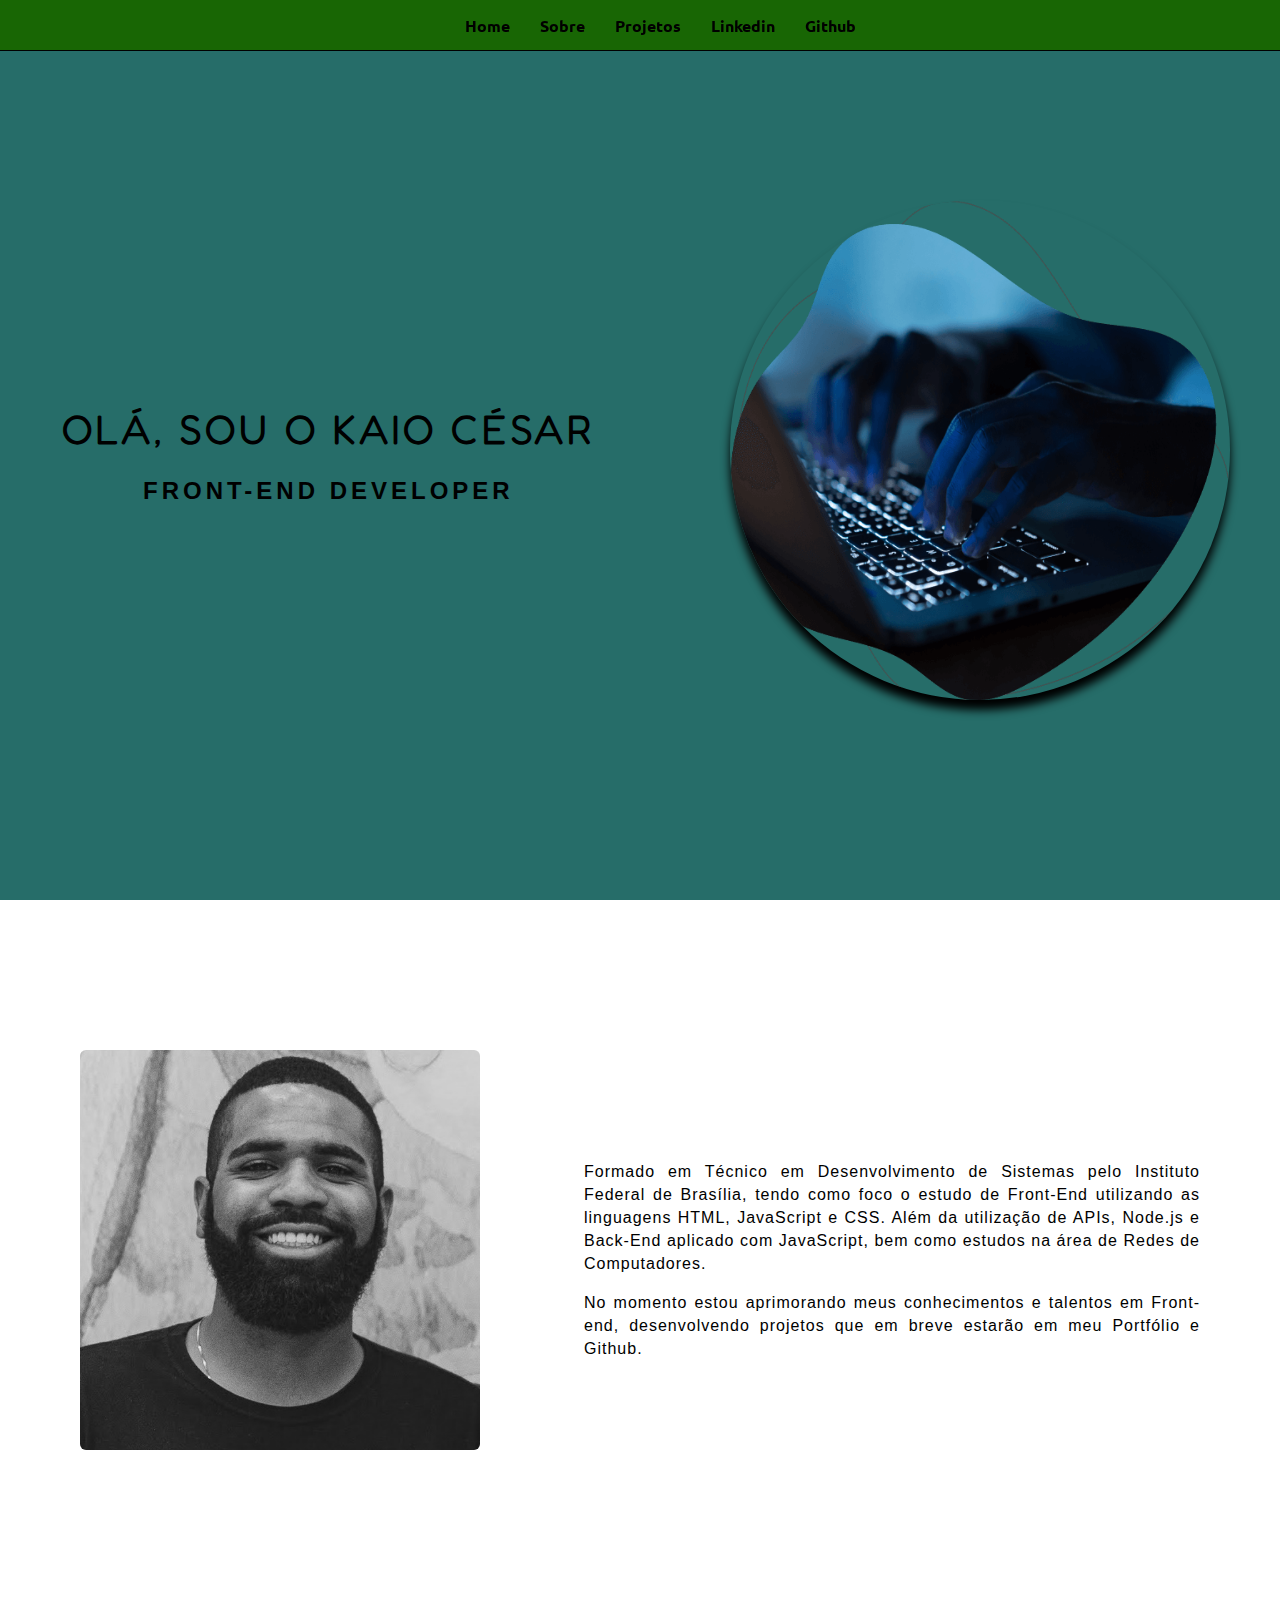
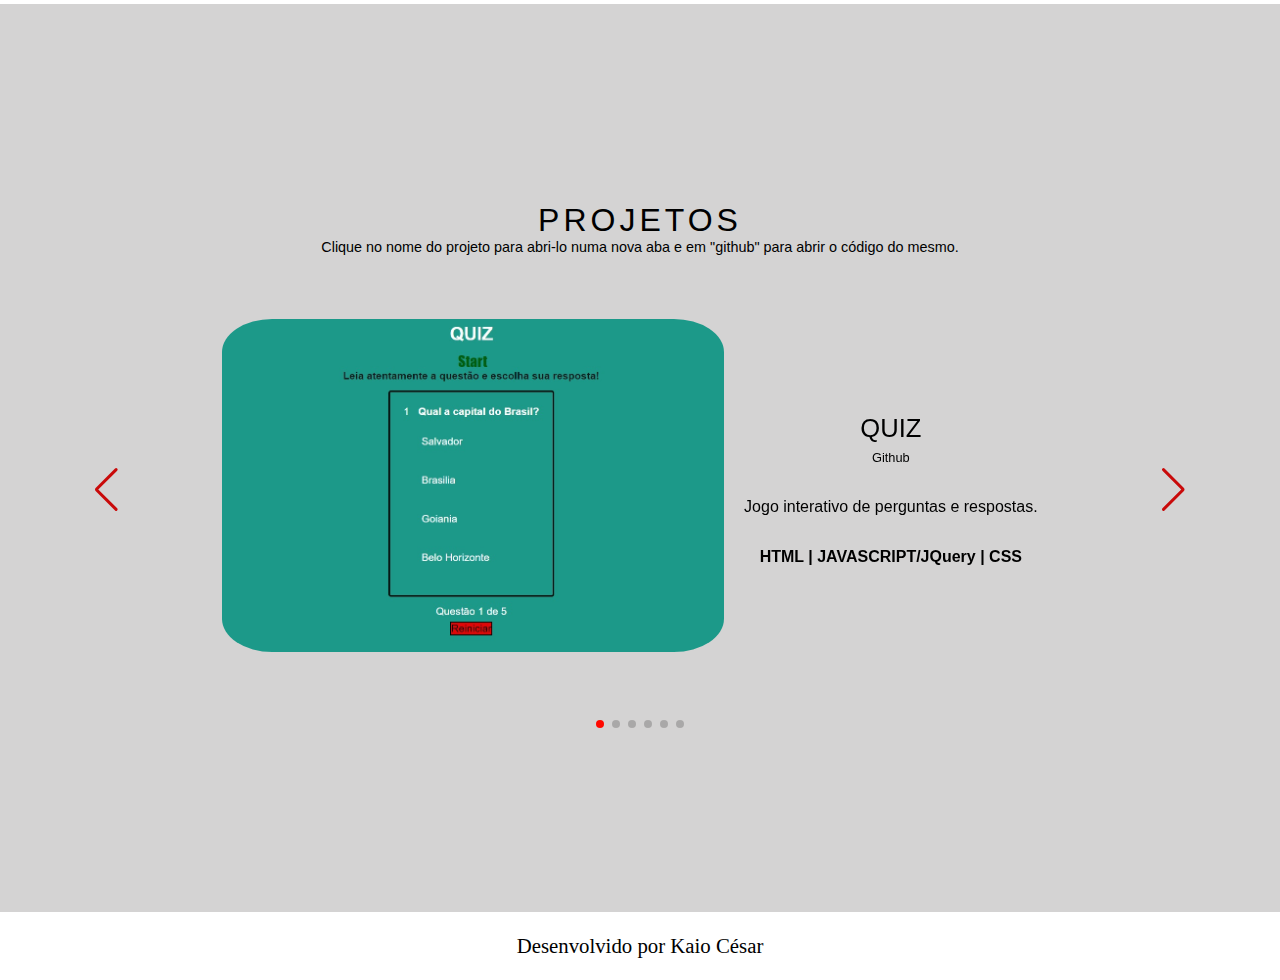
==== commit 95947ccc: "atualizando portfolio" ====
--- a/front.html
+++ b/front.html
@@ -9,32 +9,71 @@
 </head>
 <body>
   <!-- HEADER -->
-    <header class="header-container">
+    <!-- <header class="header-container">
         <h1>Kaio César</h1>
-        <h2>Front-end Developer</h2>
+        <h2>Front-end Developer</h2> -->
+        
+    <!-- <div class="home-img">
+      <img src="./img/desenvolvedor.png" alt="Foto de perfil">
+    </div> -->
 
-        <div class="social-media">
+        <!-- <div class="social-media">
             <a href="#pag-sobre"> Sobre </a>
             <a href="#pag-projeto"> Projetos </a>
             <a href="https://www.linkedin.com/in/kaiocesarnp" target="_blank">Linkedin</a>
             <a href="https://github.com/kaiocesarnp" target="_blank">Github</a>
+        </div> -->
+    <!-- </header> -->
+
+    <!-- HEADER -->
+    <main>
+      <header class="one">
+        <div class="logo">
+          <!-- <h1>Kaio César</h1>
+          <h2>Front-end Developer</h2> -->
         </div>
-    </header>
+        <div class="menu">
+          <nav class="nav-list">
+              <a href="#">Home</a>
+              <a href="#pag-sobre">Sobre</a>
+              <a href="#pag-projeto">Projetos</a>
+              <a href="https://www.linkedin.com/in/kaiocesarnp" target="_blank">Linkedin</a>
+              <a href="https://github.com/kaiocesarnp" target="_blank">Github</a>
+          </nav>
+        </div>
+      </header>  
+    </main>
 
-    
-<!-- CARDS-->  
-    <main class="container">
-        <div class="card-container" id="pag-sobre">
-              <img class="img-card" src="./img/eu.jpg" alt="eu">
-                <div class="card-text">
+    <section id="home">
+      <div class="home-info">
+        <h1>Olá, sou o Kaio César</h1>
+        <h2>Front-end developer</h2>
+      </div>
+      <div class="home-img">
+        <img src="./img/desenvolvedor.png" alt="Foto de perfil">
+      </div>
+    </section>
+
+    <!--SOBRE-->
+    <section class="about" id="pag-sobre">
+      <div class="max-width">
+          <!-- <h2 class="title">Sobre</h2> -->
+          <div class="about-content">
+              <div class="column left">
+                <img src="./img/eu.jpg" alt="eu"/>
+              </div>
+              <div class="column right">
+                  <!-- <div class="text">Sou Ricardo e sou <span class="typing-2"></span></div> -->
                   <p>Formado em Técnico em Desenvolvimento de Sistemas pelo Instituto Federal de Brasília, tendo como 
                     foco o estudo de Front-End utilizando as linguagens HTML, JavaScript e CSS. Além da utilização de APIs,
                     Node.js e Back-End aplicado com JavaScript, bem como estudos na área de Redes de Computadores.</p>
                   <p>No momento estou aprimorando meus conhecimentos e talentos em Front-end, desenvolvendo projetos 
-                    que em breve estarão em meu Portfólio e Github.</p>        
-                </div>
-        </div>
-    </main>
+                    que em breve estarão em meu Portfólio e Github.</p> 
+                  <!-- <a href="#">Download CV</a> -->
+              </div>
+          </div>
+      </div>
+  </section>
 
 
 <!-- PROJECTS -->    
@@ -54,6 +93,16 @@
                       <a href="https://github.com/kaiocesarnp/quizkaio" target="_blank"><h4>Github</h4></a>
                         <p>Jogo interativo de perguntas e respostas.</p>
                         <p><strong>HTML | JAVASCRIPT/JQuery | CSS</strong></p>
+                    </div>
+                </div>
+
+                <div class="swiper-slide">
+                  <img class="project-img" src="./img/calculadora.jpg" alt="Foto de calculadora">
+                    <div class="project-info" >
+                      <a href="https://github.com/kaiocesarnp/calculadoradeimc" target="_blank"><h3>CALCULADORA DE IMC</h3></a>
+                      <a href="https://github.com/kaiocesarnp/calculadoradeimc" target="_blank"><h4>Github</h4></a>
+                        <p>Calculadora de IMC</p>
+                        <p><strong>HTML | JAVASCRIPT | CSS</strong></p>
                     </div>
                 </div>
 
@@ -103,6 +152,7 @@
             <div class="swiper-button-prev"></div>
             <div class="swiper-pagination"></div>
             <div class="swiper-pagination"></div>
+            <div class="swiper-pagination"></div>
           </div>
         </section>
 
@@ -113,7 +163,7 @@
 </footer>
     
 
-<button id="back-to-top">HOME</button>
+<!-- <button id="back-to-top">HOME</button> -->
 
 
 <script src="jscript.js"></script>
--- a/style.css
+++ b/style.css
@@ -1,20 +1,51 @@
 @import url('https://fonts.googleapis.com/css2?family=DynaPuff&display=swap');
 @import url('https://fonts.googleapis.com/css2?family=Fredoka+One&display=swap');
+@import url('https://fonts.googleapis.com/css2?family=Roboto:wght@300;400;500&family=Ubuntu:wght@400;500;700&display=swap');
+
+*{
+  margin: 1;
+}
 
 body{
     margin: 0;
     padding: 0;
-    font-family: 'Poppins', sans-serif;
-    color: #000000;
+    font-family: 'Poppins', sans-serif; /*mudar isso */
+    color: #000000;                     /*mudar isso */
 }
 
 /*HEADER*/
-
-header{
+.one {
+  display: flex;
+  align-items: center;
+  justify-content: center;
+  padding: 5px 20px;
+  height: 40px;
+  position: fixed;
+  top: 0;
+  z-index: 999;
+  font: 1rem 'Ubuntu', sans-serif;
+  font-weight: bold;
+  background-color: #186604;
+  box-shadow: 0 1px 0 #000000;
+  max-width: 1310px;
+  width: 100%;
+}
+
+.nav-list {
+  display: flex;
+  gap: 30px;
+}
+
+a {
+  cursor: pointer;
+  text-decoration: none;
+  color: black;
+}
+
+/* .header-container{
     height: 100vh;
     width: 100%;
     background-color: rgb(38, 109, 105);
-    background-image: url('./img/desenvolvedor.png');
     background-repeat: no-repeat;
     background-position: right;
     background-size: 50%;
@@ -27,171 +58,219 @@
     position: relative;
 }
 
-h1{
+.header-container h1{
     font: 3rem 'Fredoka One', cursive;
     text-transform: uppercase;
     letter-spacing: 3px;
     margin-left: 2%;
 }
 
-h2{
+.header-container h2{
     text-transform: uppercase;
     letter-spacing: 4px;
-}
-
-.social-media{
-    margin-top: 3rem;
+} */
+
+#home {
+  display: flex;
+  align-items: center;
+  justify-content: space-around;
+  padding: 5px 20px;
+  width: 100%;
+  height: 100vh;
+  background-color: rgb(38, 109, 105);
+  /* background-color: #111; */
+  box-sizing: border-box;
+}
+
+.home-info {
+  width: 50%;
+  display: flex;
+  flex-direction: column;
+  gap: 15px;
+  text-align: justify;
+}
+
+.home-info h1{
+  font: 2.6rem 'Fredoka One', cursive;
+  /* font-family: 'Ubuntu', sans-serif; */
+  text-transform: uppercase;
+  letter-spacing: 3px;
+  margin-left: 2%;
+}
+
+.home-info h2{
+  text-transform: uppercase;
+  margin-top: -20px;
+  letter-spacing: 4px;
+  margin-left: 15%;
+}
+
+.home-img {
+  /* width: 45%; */
+  display: flex;
+  align-items: center;
+  justify-content: center;
+}
+
+.home-img img {
+  width: 500px;
+  height: 500px;
+  animation: float 5s ease-in-out infinite;
+  box-shadow: 0 10px 10px;
+  border-radius: 50%;
+}
+
+@keyframes float {
+  0%, 100% {
+    transform: translateY(0);
+  }
+  50% {
+    transform: translateY(-30px);
+  }
+}
+
+/* SOBRE */
+.max-width{
+  max-width: 1300px;
+  padding: 0 80px;
+  margin: auto;
+}
+
+.about{
+  padding: 150px 0;
+}
+
+.about-content{
     display: flex;
-}
-
-.social-media a{
-    text-decoration: none;
-    color: #000000;
-    padding: 0.4rem 0.5rem;
-    margin-top: -15%;
-    font: 1.3rem 'Adamina', serif;
-}
-
-.social-media a:hover{
-    background-color: rgb(217, 255, 0);
-    border-radius: 50%;
-}
-
-/* CARDS */
-
- .container{
-    height: 120vh;
-    display: flex;
-    flex-direction: column;
-    justify-content: space-evenly;
-    margin: -1rem 0;
- }
-
- .card-container{
-    display: flex;
-    justify-content: space-evenly;
+    flex-wrap: wrap;
     align-items: center;
-    /* width: 90; */
- }
-
-.img-card{
-    border-radius: 10%;
-    width: 30%;
-    margin: 9rem 0 0 0;
-    filter: grayscale(1.5);
-    transition: 0.5s ease-in-out;
-}
-
-.card-text{
-    width: 40%;
-    letter-spacing: 1px;
-    color: rgb(109, 109, 109);
-    color: #000000;
-    text-align: justify;
-    line-height: 23px;
-    margin: 9rem 0 0 0;
-}
-
-.img-card:hover{
-    filter: unset;
+    justify-content: space-between;
+}
+
+.about-content .right{
+  width: 55%;
+}
+.about-content .right p{
+  text-align: justify;
+  letter-spacing: 1px;
+  color: #000000;
+  line-height: 23px;
+  margin: 1rem 0 0 0;
+}
+
+.about-content img{
+  width: 400px;
+  height: 400px;
+  object-fit: cover;
+  border-radius: 6px;
+  filter: grayscale(1.5);
+  transition: 0.5s ease-in-out;
+}
+
+.about-content img:hover{
+  filter: unset;
 }
 
 /* PROJECTS */
 
 .projects {
-    width: 100px;
-    height: calc(100vh + 8px);
-    width: 100%;
-    display: flex;
-    align-items: center;
-    flex-wrap: wrap;
-    align-content: center;
-    justify-content: center;
-    background-color: #d4d3d3;
+  width: 100px;
+  height: calc(100vh + 8px);
+  width: 100%;
+  display: flex;
+  align-items: center;
+  flex-wrap: wrap;
+  align-content: center;
+  justify-content: center;
+  background-color: #d4d3d3;
   }
   
   .project-img {
-    width: 45%;
-    border-radius: 10%;
+  width: 45%;
+  border-radius: 10%;
   }
   
   .project-info {
-    width: 30%;
-    display: flex;
-    flex-direction: column;
-    align-items: center;
-  }
+  width: 30%;
+  display: flex;
+  flex-direction: column;
+  align-items: center;
+  }
+
+  .projects h2{
+  text-transform: uppercase;
+  letter-spacing: 4px;
+}
 
   .project-info a{
-    color: #000000;
+color: #000000;
   }
 
   .project-info a:hover{
-    color: #b0b304;
-    cursor: pointer;
+  color: #b0b304;
+  cursor: pointer;
   }
   
   .swiper {
-    width: 87vw;
-    height: 500px;
+  width: 87vw;
+   height: 500px;
   }
   
   .swiper-slide {
-    display: flex;
-    justify-content: center;
-    align-items: center;
+  display: flex;
+  justify-content: center;
+  align-items: center;
   }
   
   .swiper-button-next, .swiper-button-prev {
-    color: #c90a0a;
+  color: #c90a0a;
   }
   
   .swiper-pagination-bullet-active {
-    background-color: #ff0800 ;
+  background-color: #ff0800 ;
   }
   
   .projects h2{
-    font: 2rem 'Adamina', sans-serif;
-    margin-bottom: 1px;
+  font: 2rem 'Adamina', sans-serif;
+  margin-bottom: 1px;
   }
 
   .projects h3{
-    font: 1.8rem 'Adamina', sans-serif;
+  font: 1.6rem 'Adamina', sans-serif;
   }
 
   .projects h4{
-    font: 0.8rem 'Poppins', sans-serif;
-    margin-top: -50%;
+  font: 0.8rem 'Poppins', sans-serif;
+  margin-top: -50%;
   }
 
   h5{
-    font: 0.9rem 'Poppins', sans-serif;
-    text-align: center;
-    margin-top: -1px;
-    margin-bottom: -20px;
+  font: 0.9rem 'Poppins', sans-serif;
+  text-align: center;
+  margin-top: -1px;
+   margin-bottom: -20px;
   }
 
   a{
-    text-decoration: none;
+  text-decoration: none;
   }
 
 /* FOOTER */
-
 footer{
-	background-color: rgb(255, 255, 255);
-	padding: 1px;
+background-color: rgb(255, 255, 255);
+padding: 1px;
 }
 
 footer p{
-  font: 1.3rem 'Alatsi', serif;
-	color: bold;
-	text-align: justify;
-	text-align: center;
-	color: rgb(0, 0, 0);
+font: 1.3rem 'Alatsi', serif;
+color: bold;
+text-align: justify;
+text-align: center;
+color: rgb(0, 0, 0);
 }
 
 footer a{
-	color: rgb(0, 0, 0);
+color: rgb(0, 0, 0);
 }
 
 footer a:hover{
@@ -201,7 +280,7 @@
 
 /* BOTÃO PARA VOLTAR PARA O TOPO */
 
-#back-to-top {
+/* #back-to-top {
     width: 70px;
     height: 70px;
     background-color: #c5210b;
@@ -216,5 +295,86 @@
     border: 1;
     border-radius: 60px;
     opacity: .8;
-}
-
+} */
+
+/* RESPONSIVO */
+
+@media (max-width: 1104px){
+    .about .about-content .left img{
+        width: 350px;
+        height: 350px;
+    }
+    /* header {
+      flex-direction: column;
+    } */
+    
+    section#home {
+      /* flex-direction: column; */
+      justify-content: center;
+    }
+    
+    /* .home-info{
+      width: 100%;
+      padding: 100%;
+    } */
+    
+    .home-img img{
+      margin-top: 95px;
+      width: 62%;
+      height: 62%;
+}
+
+.home-info h1{
+  font: 1.7rem 'Fredoka One', cursive;
+  text-transform: uppercase;
+  letter-spacing: 2px;
+}
+
+.home-info h2{
+  font: 1rem 'Fredoka One', cursive;
+  font-weight: bold;
+  text-transform: uppercase;
+  justify-content: center;
+  letter-spacing: 2px;
+  margin-left: 20%;
+}
+}
+@media (max-width: 947px){
+  .max-width {
+      max-width: 800px;
+      padding: 0 50px;
+  }
+
+  .about .about-content .column {
+    width: 50%;
+}
+  .about .about-content .left{
+    display: flex;
+    justify-content: center;
+    margin: 0 auto 60px;
+}
+  .about .about-content .right{
+    flex: 100%;
+}
+
+section#home {
+  flex-direction: column-reverse;
+  padding: 0 50px;
+  display: flex;
+  justify-content: center;
+  flex: 100%;
+}
+
+/* Projects */
+.swiper-slide {
+  flex-direction: column;
+  gap: 10px;
+}
+.project-img {
+  width: 45%;
+}
+.project-info {
+  width: 70%;
+}
+}
+
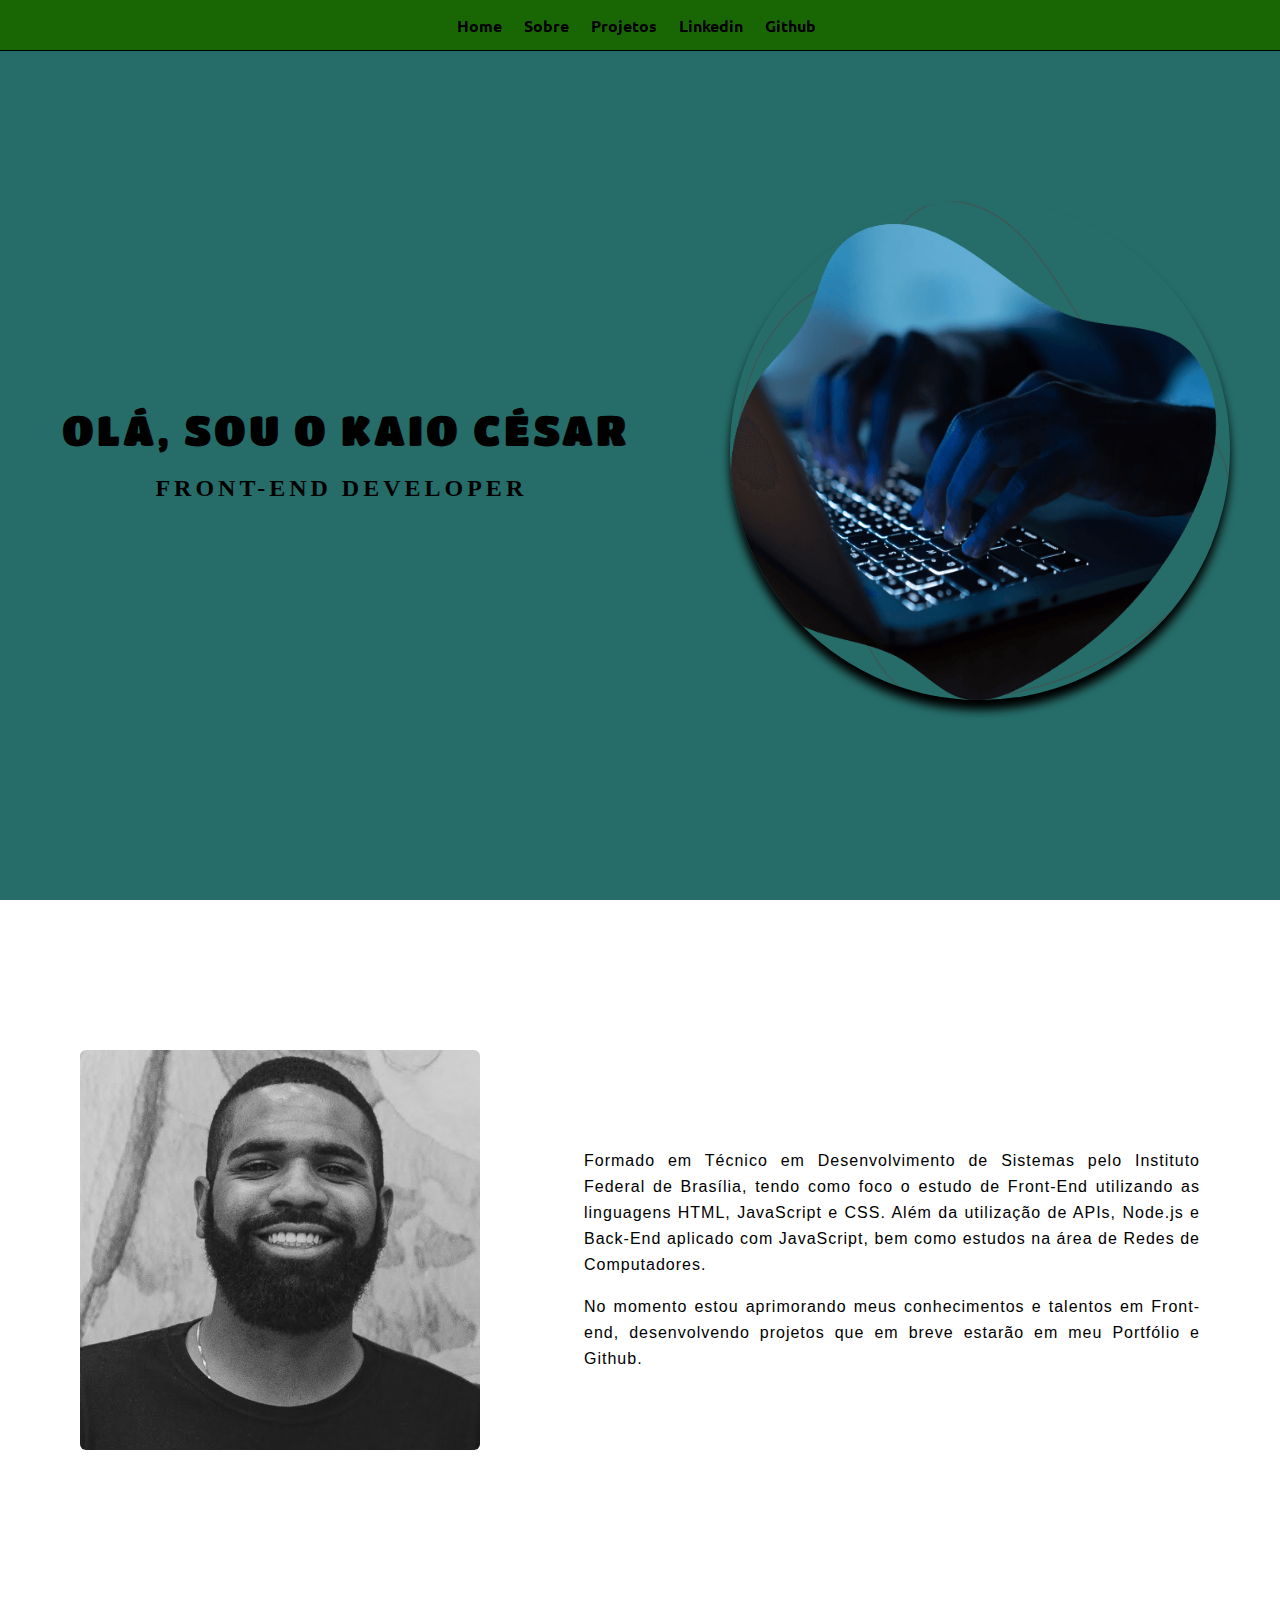
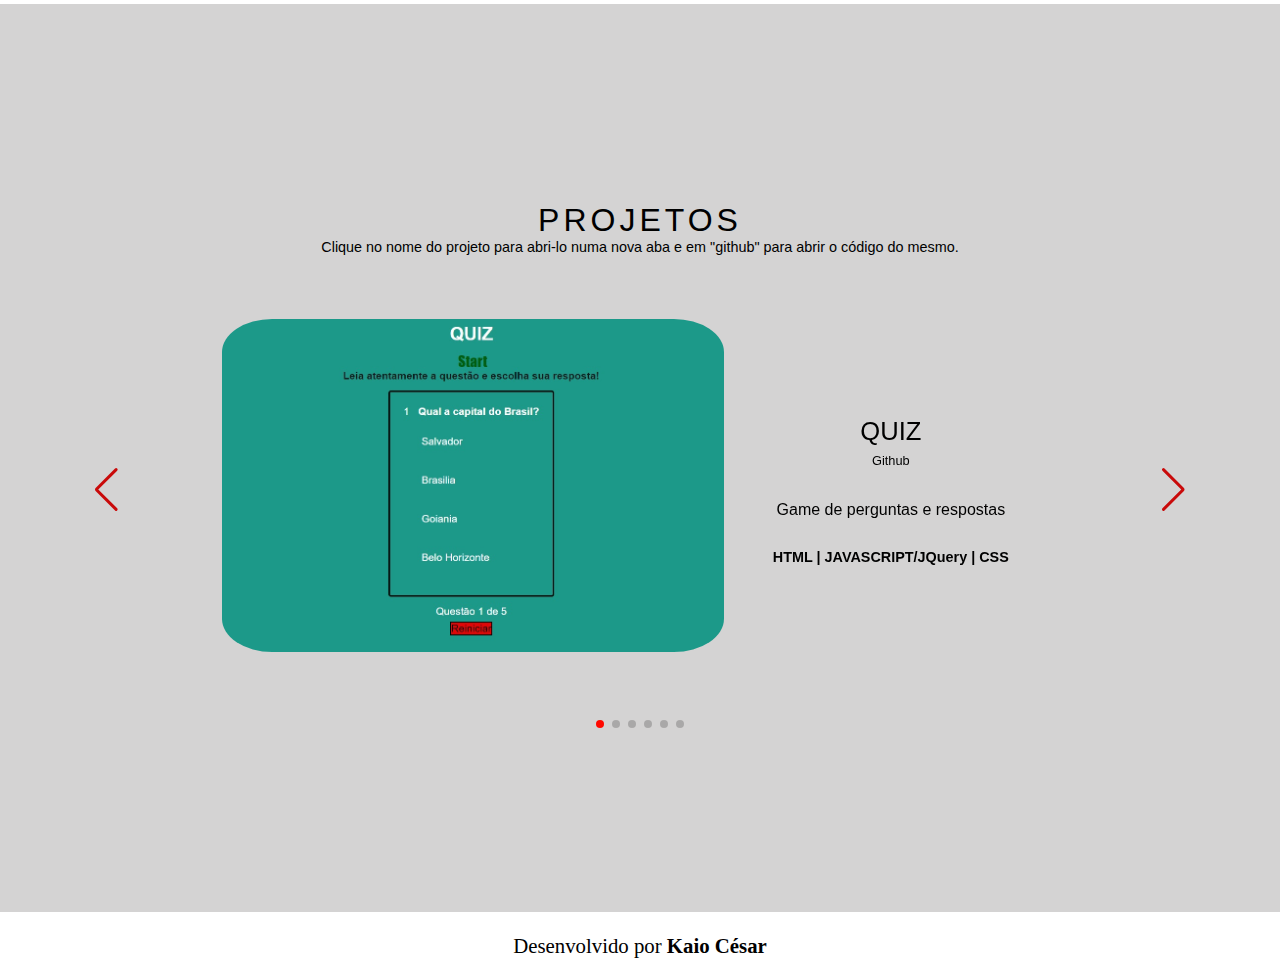
==== commit 89440bb3: "atualização portfolio" ====
--- a/front.html
+++ b/front.html
@@ -8,29 +8,11 @@
     <title>PORTFÓLIO | Front-end</title>
 </head>
 <body>
-  <!-- HEADER -->
-    <!-- <header class="header-container">
-        <h1>Kaio César</h1>
-        <h2>Front-end Developer</h2> -->
-        
-    <!-- <div class="home-img">
-      <img src="./img/desenvolvedor.png" alt="Foto de perfil">
-    </div> -->
-
-        <!-- <div class="social-media">
-            <a href="#pag-sobre"> Sobre </a>
-            <a href="#pag-projeto"> Projetos </a>
-            <a href="https://www.linkedin.com/in/kaiocesarnp" target="_blank">Linkedin</a>
-            <a href="https://github.com/kaiocesarnp" target="_blank">Github</a>
-        </div> -->
-    <!-- </header> -->
 
     <!-- HEADER -->
-    <main>
       <header class="one">
         <div class="logo">
-          <!-- <h1>Kaio César</h1>
-          <h2>Front-end Developer</h2> -->
+         <!-- LOGO AQUI! -->
         </div>
         <div class="menu">
           <nav class="nav-list">
@@ -42,8 +24,8 @@
           </nav>
         </div>
       </header>  
-    </main>
 
+    <!-- SECTION "HOME" -->
     <section id="home">
       <div class="home-info">
         <h1>Olá, sou o Kaio César</h1>
@@ -91,28 +73,34 @@
                     <div class="project-info">
                       <a href="https://kaiocesarnp.github.io/quizkaio" target="blank"><h3>QUIZ</h3></a>
                       <a href="https://github.com/kaiocesarnp/quizkaio" target="_blank"><h4>Github</h4></a>
-                        <p>Jogo interativo de perguntas e respostas.</p>
+                        <p>Game de perguntas e respostas</p>
+                        <div class="description">
                         <p><strong>HTML | JAVASCRIPT/JQuery | CSS</strong></p>
+                        </div>
                     </div>
                 </div>
 
                 <div class="swiper-slide">
                   <img class="project-img" src="./img/calculadora.jpg" alt="Foto de calculadora">
                     <div class="project-info" >
-                      <a href="https://github.com/kaiocesarnp/calculadoradeimc" target="_blank"><h3>CALCULADORA DE IMC</h3></a>
+                      <a href="https://github.com/kaiocesarnp/calculadoradeimc" target="_blank"><h3>IMC</h3></a>
                       <a href="https://github.com/kaiocesarnp/calculadoradeimc" target="_blank"><h4>Github</h4></a>
                         <p>Calculadora de IMC</p>
+                        <div class="description">
                         <p><strong>HTML | JAVASCRIPT | CSS</strong></p>
+                        </div>
                     </div>
                 </div>
 
                 <div class="swiper-slide">
                   <img class="project-img" src="./img/gerador.jpg" alt="Foto de gerador">
                     <div class="project-info">
-                      <a href="https://github.com/kaiocesarnp/geradordesenha/" target="_blank"><h3>GERADOR DE SENHA</h3></a>
+                      <a href="https://github.com/kaiocesarnp/geradordesenha/" target="_blank"><h3>SENHAS</h3></a>
                       <a href="https://github.com/kaiocesarnp/geradordesenha" target="_blank"><h4>Github</h4></a>
-                        <p>Gerador de senhas automático.</p>
+                        <p>Gerador de senhas automático</p>
+                        <div class="description">
                         <p><strong>HTML | JAVASCRIPT | CSS</strong></p>
+                        </div>
                     </div>
                 </div>
 
@@ -121,8 +109,10 @@
                     <div class="project-info">
                       <a href="https://kaiocesarnp.github.io/agenda/" target="_blank"><h3>AGENDA</h3></a>
                       <a href="https://github.com/kaiocesarnp/agenda" target="_blank"><h4>Github</h4></a>
-                        <p>Agenda de Contatos.</p>
+                        <p>Agenda de Contatos</p>
+                        <div class="description">
                         <p><strong>HTML | JAVASCRIPT | CSS</strong></p>
+                        </div>
                     </div>
                 </div>
 
@@ -131,8 +121,10 @@
                     <div class="project-info">
                       <a href="https://www.linkedin.com/in/kaiocesarnp" target="_blank"><h3>VIAGENS</h3></a>
                       <a href="https://github.com/kaiocesarnp" target="_blank"><h4>Github</h4></a>
-                        <p>Página de vendas de passagens para os países campeões da Copa do Mundo de Futebol FIFA.</p> 
-                        <p><strong>HTML | JAVASCRIPT | CSS</strong></p>                   
+                        <p>Página de vendas de passagens para os países campeões da Copa do Mundo de Futebol FIFA</p>
+                        <div class="description">
+                        <p><strong>HTML | JAVASCRIPT | CSS</strong></p>
+                        </div>                   
                     </div>
                 </div>
 
@@ -141,8 +133,10 @@
                     <div class="project-info">
                       <a href="https://github.com/kaiocesarnp/exercicios" target="_blank"><h3>EXERCÍCIOS</h3></a>
                       <a href="https://github.com/kaiocesarnp/exercicios" target="_blank"><h4>Github</h4></a>
-                        <p>Lista com exercícios incluindo JQuery e Ajax.</p>
+                        <p>Inclui JQuery e Ajax</p>
+                        <div class="description">
                         <p><strong>HTML | JAVASCRIPT | CSS</strong></p>
+                        </div>
                     </div>
                 </div>
 
@@ -161,10 +155,6 @@
 <footer>
   <p>Desenvolvido por <a href="https://www.instagram.com/kaiozcesar" target="_blank">Kaio César </a></p> 
 </footer>
-    
-
-<!-- <button id="back-to-top">HOME</button> -->
-
 
 <script src="jscript.js"></script>
 
--- a/style.css
+++ b/style.css
@@ -1,6 +1,6 @@
-@import url('https://fonts.googleapis.com/css2?family=DynaPuff&display=swap');
 @import url('https://fonts.googleapis.com/css2?family=Fredoka+One&display=swap');
 @import url('https://fonts.googleapis.com/css2?family=Roboto:wght@300;400;500&family=Ubuntu:wght@400;500;700&display=swap');
+@import url('https://fonts.googleapis.com/css2?family=Titan+One&display=swap');
 
 *{
   margin: 1;
@@ -9,8 +9,6 @@
 body{
     margin: 0;
     padding: 0;
-    font-family: 'Poppins', sans-serif; /*mudar isso */
-    color: #000000;                     /*mudar isso */
 }
 
 /*HEADER*/
@@ -23,53 +21,25 @@
   position: fixed;
   top: 0;
   z-index: 999;
+  background-color: #186604;
+  box-shadow: 0 1px 0 #000000;
+  width: 100%;
+}
+
+.nav-list {
+  display: flex;
+  gap: 30px;
+}
+
+.nav-list a {
+  margin-left: -2%;
+  cursor: pointer;
+  color: black;
   font: 1rem 'Ubuntu', sans-serif;
   font-weight: bold;
-  background-color: #186604;
-  box-shadow: 0 1px 0 #000000;
-  max-width: 1310px;
-  width: 100%;
-}
-
-.nav-list {
-  display: flex;
-  gap: 30px;
-}
-
-a {
-  cursor: pointer;
-  text-decoration: none;
-  color: black;
-}
-
-/* .header-container{
-    height: 100vh;
-    width: 100%;
-    background-color: rgb(38, 109, 105);
-    background-repeat: no-repeat;
-    background-position: right;
-    background-size: 50%;
-    display: flex;
-    flex-direction: column;
-    justify-content: center;
-    align-items: flex-start;
-    box-sizing: border-box;
-    padding: 0 112px;
-    position: relative;
-}
-
-.header-container h1{
-    font: 3rem 'Fredoka One', cursive;
-    text-transform: uppercase;
-    letter-spacing: 3px;
-    margin-left: 2%;
-}
-
-.header-container h2{
-    text-transform: uppercase;
-    letter-spacing: 4px;
-} */
-
+}
+
+/* SECTION HOME */
 #home {
   display: flex;
   align-items: center;
@@ -78,7 +48,6 @@
   width: 100%;
   height: 100vh;
   background-color: rgb(38, 109, 105);
-  /* background-color: #111; */
   box-sizing: border-box;
 }
 
@@ -91,8 +60,7 @@
 }
 
 .home-info h1{
-  font: 2.6rem 'Fredoka One', cursive;
-  /* font-family: 'Ubuntu', sans-serif; */
+  font: 2.6rem 'Titan One';
   text-transform: uppercase;
   letter-spacing: 3px;
   margin-left: 2%;
@@ -102,16 +70,14 @@
   text-transform: uppercase;
   margin-top: -20px;
   letter-spacing: 4px;
-  margin-left: 15%;
+  margin-left: 17%;
 }
 
 .home-img {
-  /* width: 45%; */
-  display: flex;
-  align-items: center;
-  justify-content: center;
-}
-
+  display: flex;
+  align-items: center;
+  justify-content: center;
+}
 .home-img img {
   width: 500px;
   height: 500px;
@@ -119,7 +85,6 @@
   box-shadow: 0 10px 10px;
   border-radius: 50%;
 }
-
 @keyframes float {
   0%, 100% {
     transform: translateY(0);
@@ -135,29 +100,25 @@
   padding: 0 80px;
   margin: auto;
 }
-
 .about{
   padding: 150px 0;
 }
-
 .about-content{
     display: flex;
     flex-wrap: wrap;
     align-items: center;
     justify-content: space-between;
 }
-
 .about-content .right{
   width: 55%;
 }
 .about-content .right p{
   text-align: justify;
   letter-spacing: 1px;
-  color: #000000;
-  line-height: 23px;
+  line-height: 26px;
   margin: 1rem 0 0 0;
-}
-
+  font-family: 'Verdana', sans-serif;
+}
 .about-content img{
   width: 400px;
   height: 400px;
@@ -166,13 +127,11 @@
   filter: grayscale(1.5);
   transition: 0.5s ease-in-out;
 }
-
 .about-content img:hover{
   filter: unset;
 }
 
 /* PROJECTS */
-
 .projects {
   width: 100px;
   height: calc(100vh + 8px);
@@ -197,14 +156,18 @@
   align-items: center;
   }
 
+  .project-info p{
+    font: 1rem 'Poppins', sans-serif;
+    }
+
   .projects h2{
   text-transform: uppercase;
   letter-spacing: 4px;
 }
 
-  .project-info a{
-color: #000000;
-  }
+.project-info a{
+  color: #000000;
+}
 
   .project-info a:hover{
   color: #b0b304;
@@ -255,6 +218,11 @@
   text-decoration: none;
   }
 
+.description p{
+  font: 0.9rem 'Poppins', sans-serif;
+}
+
+
 /* FOOTER */
 footer{
 background-color: rgb(255, 255, 255);
@@ -263,7 +231,6 @@
 
 footer p{
 font: 1.3rem 'Alatsi', serif;
-color: bold;
 text-align: justify;
 text-align: center;
 color: rgb(0, 0, 0);
@@ -271,31 +238,13 @@
 
 footer a{
 color: rgb(0, 0, 0);
+font-weight: bold;
 }
 
 footer a:hover{
 	color: #c0ce03ec;
 }
 
-
-/* BOTÃO PARA VOLTAR PARA O TOPO */
-
-/* #back-to-top {
-    width: 70px;
-    height: 70px;
-    background-color: #c5210b;
-    bottom: 30px;
-    left: 15px;
-    color: rgb(255, 255, 255);
-    cursor: pointer;
-    font-size: 17px;
-    font-weight: bold;
-    text-transform: uppercase;
-    position: fixed;
-    border: 1;
-    border-radius: 60px;
-    opacity: .8;
-} */
 
 /* RESPONSIVO */
 
@@ -304,24 +253,13 @@
         width: 350px;
         height: 350px;
     }
-    /* header {
-      flex-direction: column;
-    } */
-    
     section#home {
-      /* flex-direction: column; */
       justify-content: center;
-    }
-    
-    /* .home-info{
-      width: 100%;
-      padding: 100%;
-    } */
-    
+    }    
     .home-img img{
-      margin-top: 95px;
+      margin-top: 100px;
       width: 62%;
-      height: 62%;
+      height: 70%;
 }
 
 .home-info h1{
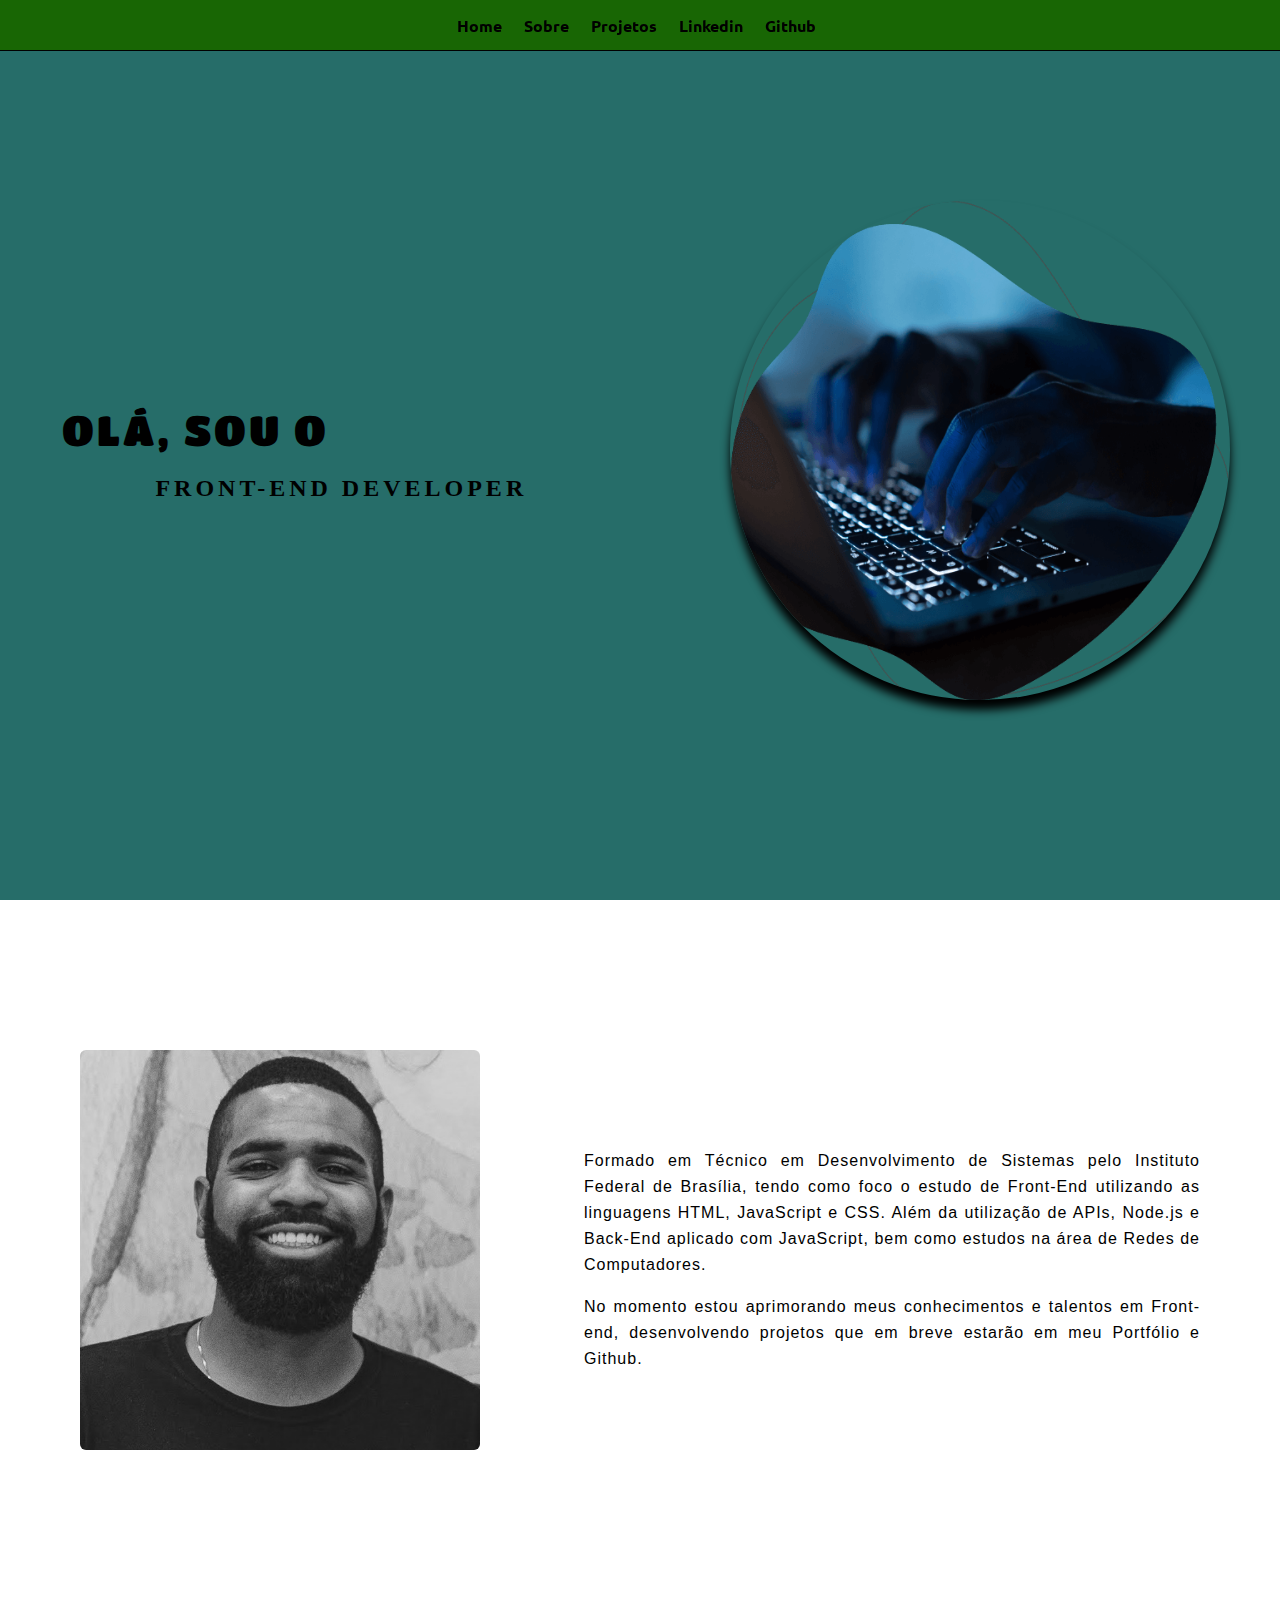
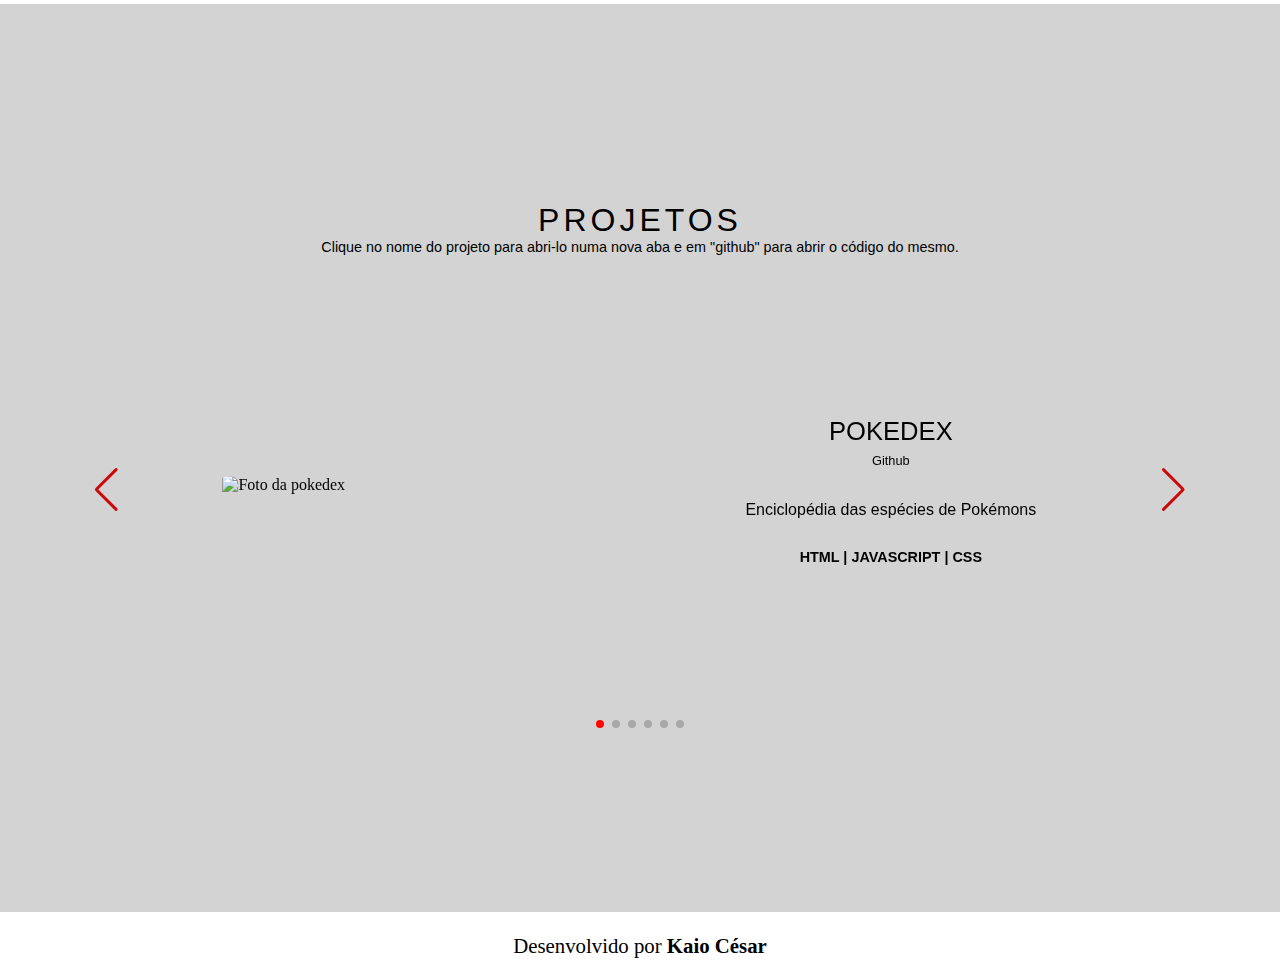
==== commit 833ef83e: "portfolio" ====
--- a/front.html
+++ b/front.html
@@ -12,7 +12,6 @@
     <!-- HEADER -->
       <header class="one">
         <div class="logo">
-         <!-- LOGO AQUI! -->
         </div>
         <div class="menu">
           <nav class="nav-list">
@@ -23,12 +22,12 @@
               <a href="https://github.com/kaiocesarnp" target="_blank">Github</a>
           </nav>
         </div>
-      </header>  
+      </header>
 
     <!-- SECTION "HOME" -->
     <section id="home">
       <div class="home-info">
-        <h1>Olá, sou o Kaio César</h1>
+        <h1>Olá, sou o <span class="typing"></span></h1>
         <h2>Front-end developer</h2>
       </div>
       <div class="home-img">
@@ -69,6 +68,18 @@
               <div class="swiper-wrapper">
 
                 <div class="swiper-slide">
+                  <img class="project-img" src="./img/pokedex.jpg" alt="Foto da pokedex">
+                    <div class="project-info">
+                      <a href="https://kaiocesarnp.github.io/pokedex/" target="_blank"><h3>POKEDEX</h3></a>
+                      <a href="https://github.com/kaiocesarnp/pokedex" target="_blank"><h4>Github</h4></a>
+                        <p>Enciclopédia das espécies de Pokémons</p>
+                        <div class="description">
+                        <p><strong>HTML | JAVASCRIPT | CSS</strong></p>
+                        </div>
+                    </div>
+                </div>
+
+                <div class="swiper-slide">
                   <img class="project-img" src="./img/quiz.jpg" alt="Foto do quiz">
                     <div class="project-info">
                       <a href="https://kaiocesarnp.github.io/quizkaio" target="blank"><h3>QUIZ</h3></a>
@@ -83,7 +94,7 @@
                 <div class="swiper-slide">
                   <img class="project-img" src="./img/calculadora.jpg" alt="Foto de calculadora">
                     <div class="project-info" >
-                      <a href="https://github.com/kaiocesarnp/calculadoradeimc" target="_blank"><h3>IMC</h3></a>
+                      <a href="https://kaiocesarnp.github.io/calculadoradeimc/" target="_blank"><h3>IMC</h3></a>
                       <a href="https://github.com/kaiocesarnp/calculadoradeimc" target="_blank"><h4>Github</h4></a>
                         <p>Calculadora de IMC</p>
                         <div class="description">
@@ -95,9 +106,9 @@
                 <div class="swiper-slide">
                   <img class="project-img" src="./img/gerador.jpg" alt="Foto de gerador">
                     <div class="project-info">
-                      <a href="https://github.com/kaiocesarnp/geradordesenha/" target="_blank"><h3>SENHAS</h3></a>
+                      <a href="https://kaiocesarnp.github.io/geradordesenha/" target="_blank"><h3>SENHAS</h3></a>
                       <a href="https://github.com/kaiocesarnp/geradordesenha" target="_blank"><h4>Github</h4></a>
-                        <p>Gerador de senhas automático</p>
+                        <p>Gerador de senhas aleatório</p>
                         <div class="description">
                         <p><strong>HTML | JAVASCRIPT | CSS</strong></p>
                         </div>
@@ -116,7 +127,7 @@
                     </div>
                 </div>
 
-                <div class="swiper-slide">
+                <!-- <div class="swiper-slide">
                   <img class="project-img" src="./img/champions.jpg" alt="Foto de página de viagens">
                     <div class="project-info">
                       <a href="https://www.linkedin.com/in/kaiocesarnp" target="_blank"><h3>VIAGENS</h3></a>
@@ -126,7 +137,7 @@
                         <p><strong>HTML | JAVASCRIPT | CSS</strong></p>
                         </div>                   
                     </div>
-                </div>
+                </div> -->
 
                 <div class="swiper-slide">
                   <img class="project-img" src="./img/htmlcssjavascript.jpg" alt="Foto de exercícios">
@@ -145,8 +156,6 @@
             <div class="swiper-button-next"></div>
             <div class="swiper-button-prev"></div>
             <div class="swiper-pagination"></div>
-            <div class="swiper-pagination"></div>
-            <div class="swiper-pagination"></div>
           </div>
         </section>
 
@@ -156,7 +165,11 @@
   <p>Desenvolvido por <a href="https://www.instagram.com/kaiozcesar" target="_blank">Kaio César </a></p> 
 </footer>
 
+<script src="https://code.jquery.com/jquery-3.6.0.min.js"></script>
 <script src="jscript.js"></script>
+<script src="https://cdnjs.cloudflare.com/ajax/libs/typed.js/2.0.12/typed.min.js"></script>
+
+
 
 </body>
 </html>